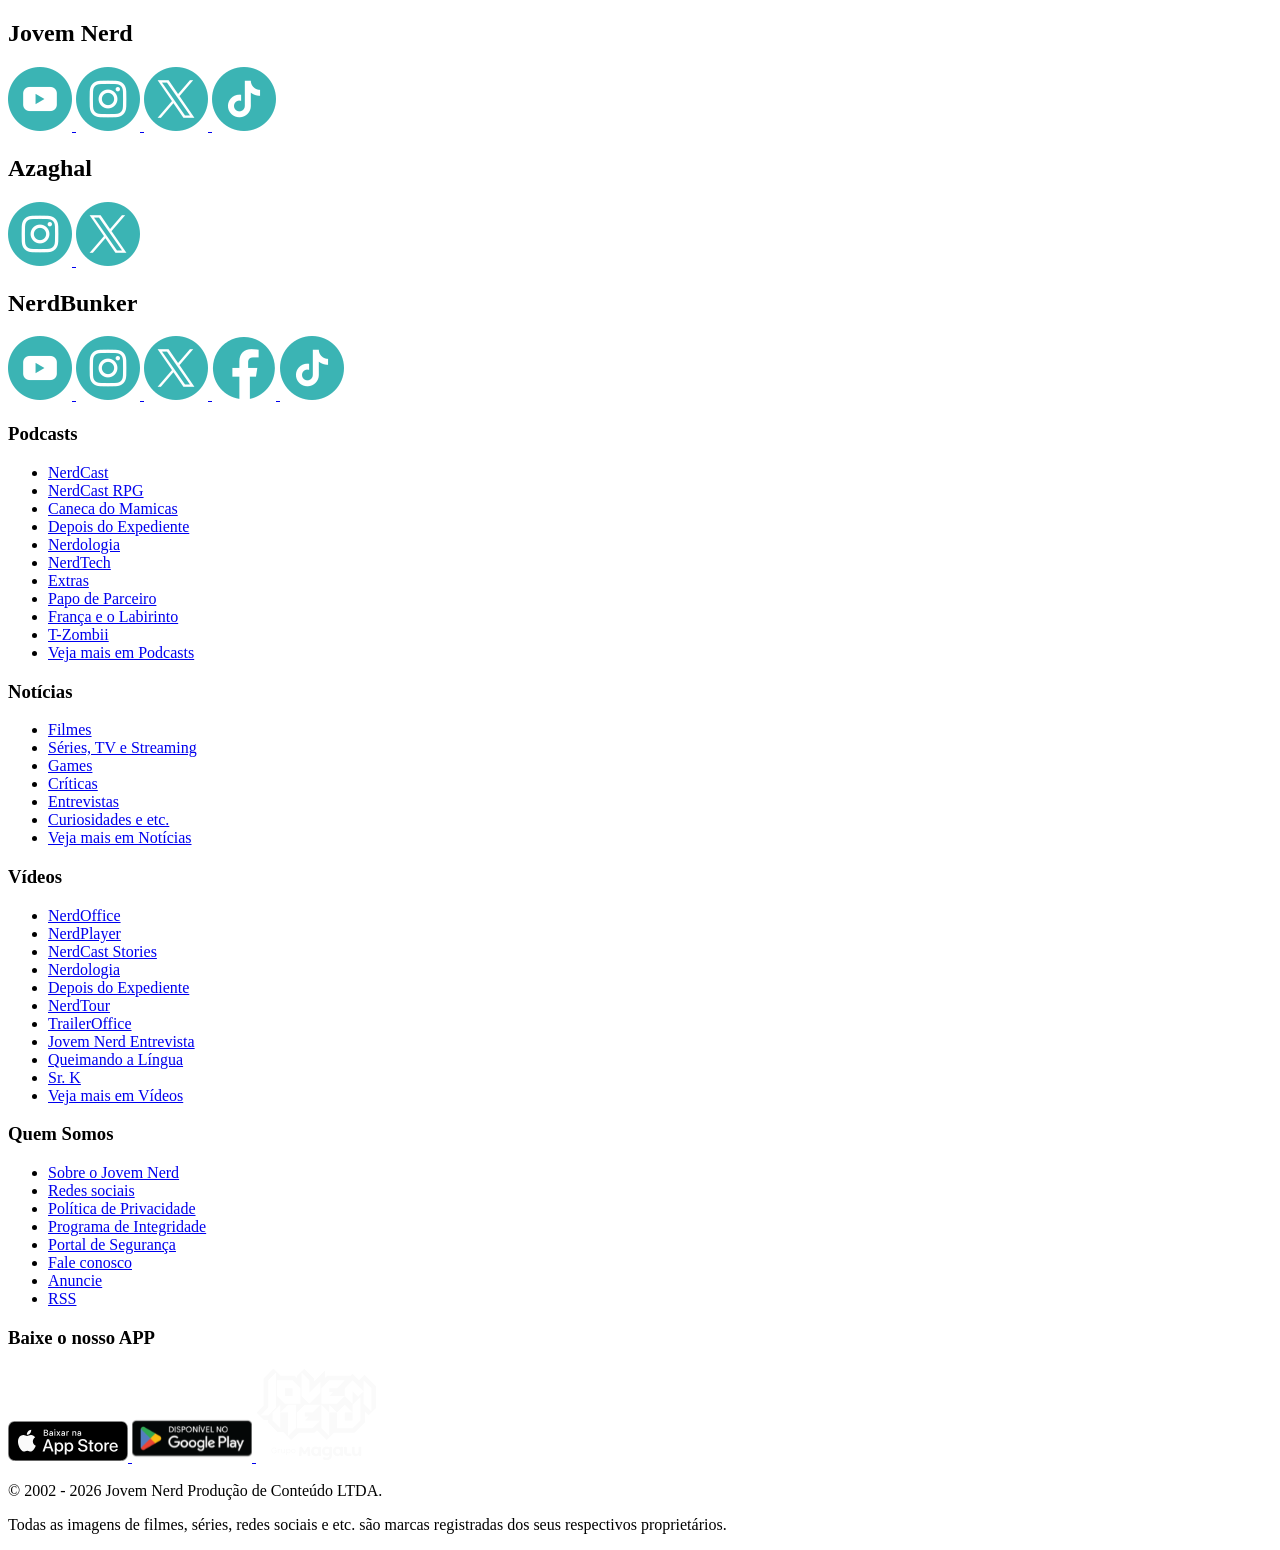
==== htmls/t-zombii.html @ 06c9866a "remodelagem exclusao e criação de arquivos dentro da pasta, organizando sites e criação do footer." ====
<!DOCTYPE html>
<html lang="en">
<head>
    <meta charset="UTF-8">
    <meta name="viewport" content="width=device-width, initial-scale=1.0">
    <title>T-Zombii</title>
</head>
<body>
    <main>
        
    </main>
    <footer>
        <div class="redes-footer">
        <div class="jovemnerd-redes">
            <h2>Jovem Nerd</h2>
            <a href="https://www.youtube.com/@JovemNerd">
                <img src="../img/youtube (2).png">
            </a>
            <a href="https://www.instagram.com/jovemnerd/">
                <img  src="../img/instagram.png">
            </a>
            <a href="https://x.com/jovemnerd">
                <img src="../img/twitter.png">
            </a>
            <a href="https://www.tiktok.com/@jovemnerd">
                <img src="../img/tiktok.png">
            </a>
        </div>
        <div class="azaghal-redes">
            <h2>Azaghal</h2>
            <a href="https://www.instagram.com/azaghal/">
                <img src="../img/instagram.png">
            </a>
            <a href="https://x.com/azaghal">
                <img src="../img/twitter.png">
            </a>
        </div>
        <div class="nerdbunker-redes">
            <h2>NerdBunker</h2>
            <a href="https://www.youtube.com/@Nerdbunker">
                <img src="../img/youtube (2).png">
            </a>
            <a href="https://www.instagram.com/nerdbunker/">
                <img src="../img/instagram.png" alt=" instagram">
            </a>
            <a href="https://x.com/Nerdbunker">
                <img src="../img/twitter.png" alt="twitter">
            </a>
            <a href="https://www.facebook.com/nerdbunker">
                <img src="../img/facebook.png" alt="facebook">
            </a>
            <a href="https://www.tiktok.com/@nerdbunker">
                <img src="../img/tiktok.png" alt="tiktok">
            </a>
        </div>
        </div>
        <div class="links-footer">
            <div class="podcasts-footer">
                <h3>Podcasts</h3>
                <ul>
                <li><a href="../htmls/nerdcast.html">NerdCast</a></li>
                <li><a href="../htmls/nerdcast-rpg.html">NerdCast RPG</a></li>
                <li><a href="#">Caneca do Mamicas</a></li>
                <li><a href="#">Depois do Expediente</a></li>
                <li><a href="#">Nerdologia</a></li>
                <li><a href="#">NerdTech</a></li>
                <li><a href="#">Extras</a></li>
                <li><a href="#">Papo de Parceiro</a></li>
                <li><a href="#">França e o Labirinto</a></li>
                <li><a href="../htmls/t-zombii.html">T-Zombii</a></li>
            <li><a href="#">Veja mais em Podcasts</a></li>
        </ul>
        </div>
        <div class="noticias-footer">
            <h3>Notícias</h3>
            <ul>
                <li><a href="#">Filmes</a></li>
                <li><a href="../htmls/series-tv-streaming.html">Séries, TV e Streaming</a></li>
                <li><a href="#">Games</a></li>
                <li><a href="#">Críticas</a></li>
                <li><a href="#">Entrevistas</a></li>
                <li><a href="#">Curiosidades e etc.</a></li>
                <li><a href="#">Veja mais em Notícias</a></li>
            </ul>
        </div>
        <div class="videos-footer">
            <h3>Vídeos</h3>
            <ul>
                <li><a href="../htmls/nerdoffice.html">NerdOffice</a></li>
                <li><a href="#">NerdPlayer</a></li>
                <li><a href="#">NerdCast Stories</a></li>
                <li><a href="#">Nerdologia</a></li>
                <li><a href="#">Depois do Expediente</a></li>
                <li><a href="#">NerdTour</a></li>
                <li><a href="#">TrailerOffice</a></li>
                <li><a href="#">Jovem Nerd Entrevista</a></li>
                <li><a href="#">Queimando a Língua</a></li>
                <li><a href="#">Sr. K</a></li>
                <li><a href="#">Veja mais em Vídeos</a></li>
            </ul>
        </div>
        <div class="quem-somos-footer">
            <h3>Quem Somos</h3>
            <ul>
                <li><a href="#">Sobre o Jovem Nerd</a></li>
                <li><a href="#">Redes sociais</a></li>
                <li><a href="#">Política de Privacidade</a></li>
                <li><a href="#">Programa de Integridade</a></li>
                <li><a href="#">Portal de Segurança</a></li>
                <li><a href="#">Fale conosco</a></li>
                <li><a href="#">Anuncie</a></li>
                <li><a href="#">RSS</a></li>
            </ul>
        </div>
        <div class="app-footer">
            <h3>Baixe o nosso APP</h3>
            <a href="https://apps.apple.com/us/app/jovem-nerd-oficial/id1122679489">
                <img src="../img/appstore.svg" alt="baixe pela app store">
            </a>
            <a href="https://play.google.com/store/apps/details?id=com.jovemnerd.app">
                <img src="../img/googleplay.svg" alt="baixe pela play store">
            </a>
            <img src="../img/logo-jovemnerd-w.svg" alt="logo jovem nerd">
        </div>
    </div>
    <div class="copyright-footer">
        <p>© 2002 - 2026 Jovem Nerd Produção de Conteúdo LTDA.</p>
        <p>Todas as imagens de filmes, séries, redes sociais e etc. são marcas registradas dos seus respectivos proprietários.</p>
    </div>
    </footer>
</body>
</html>
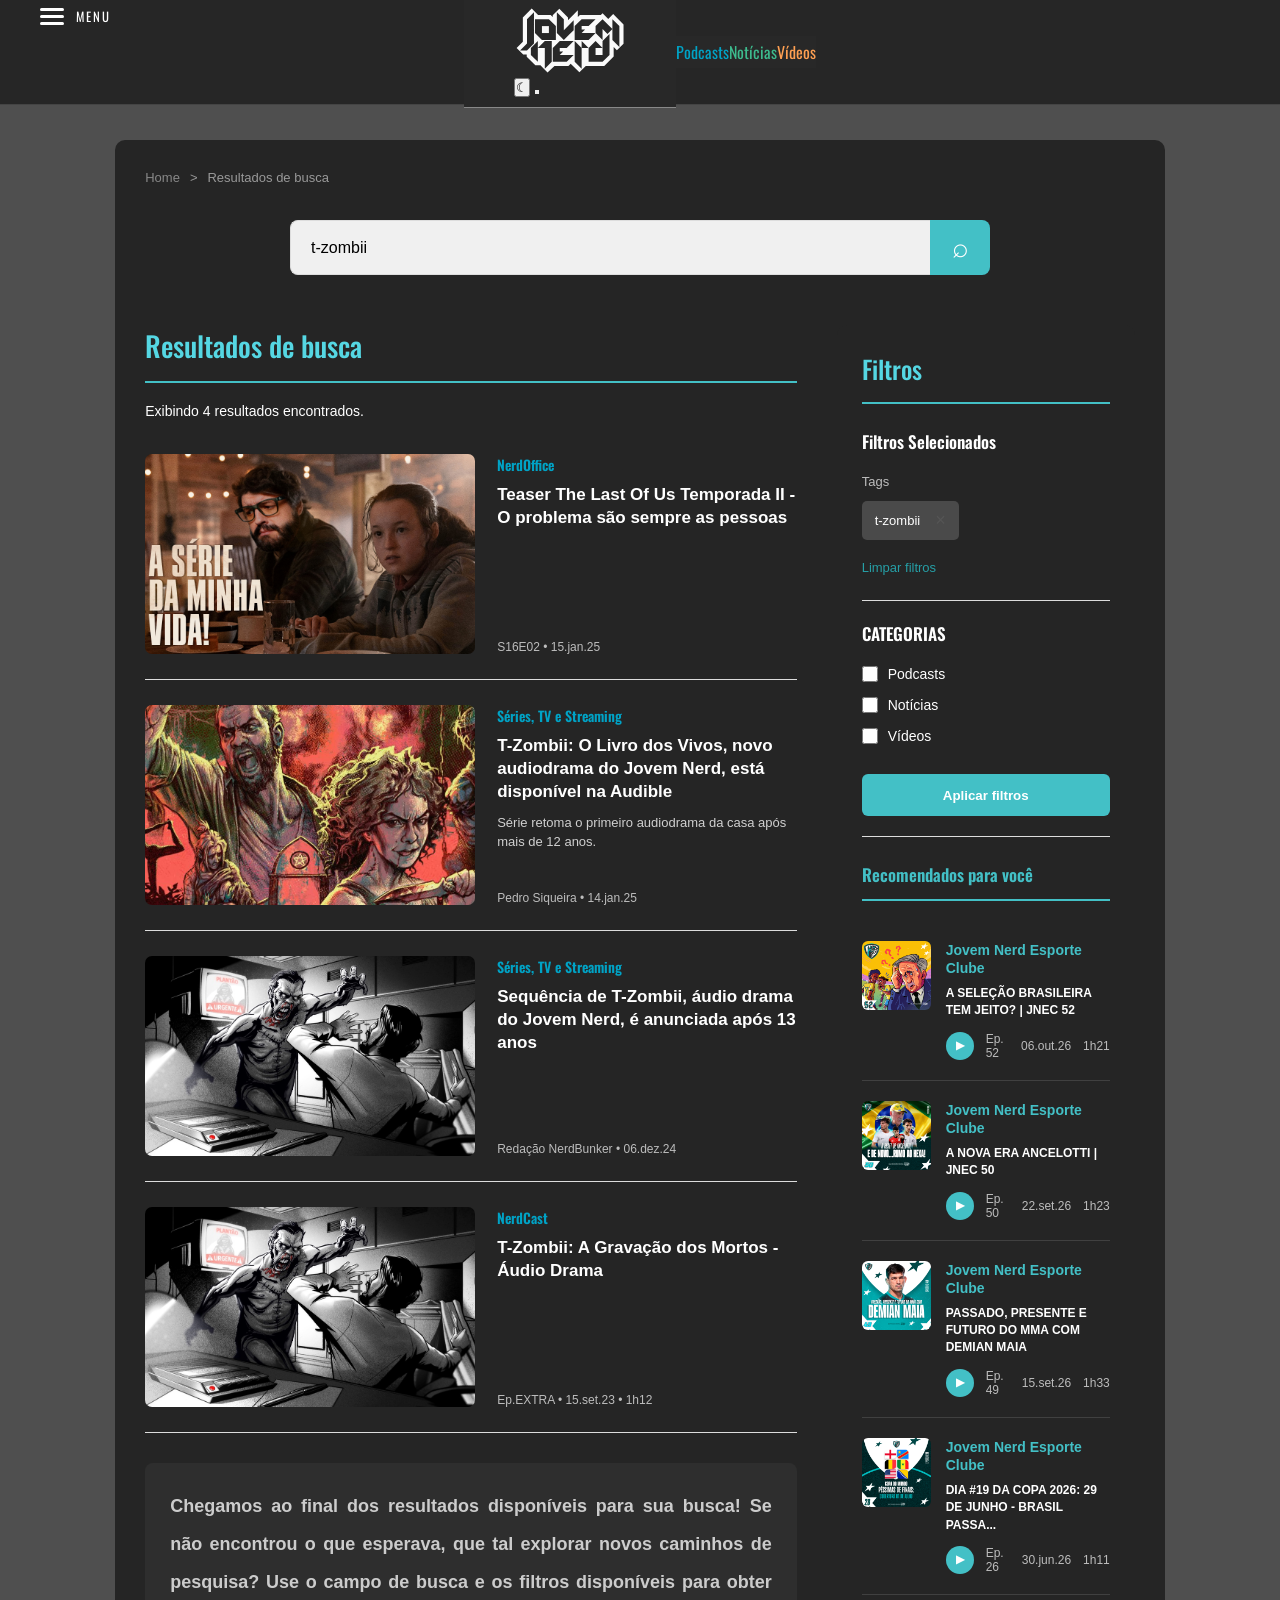
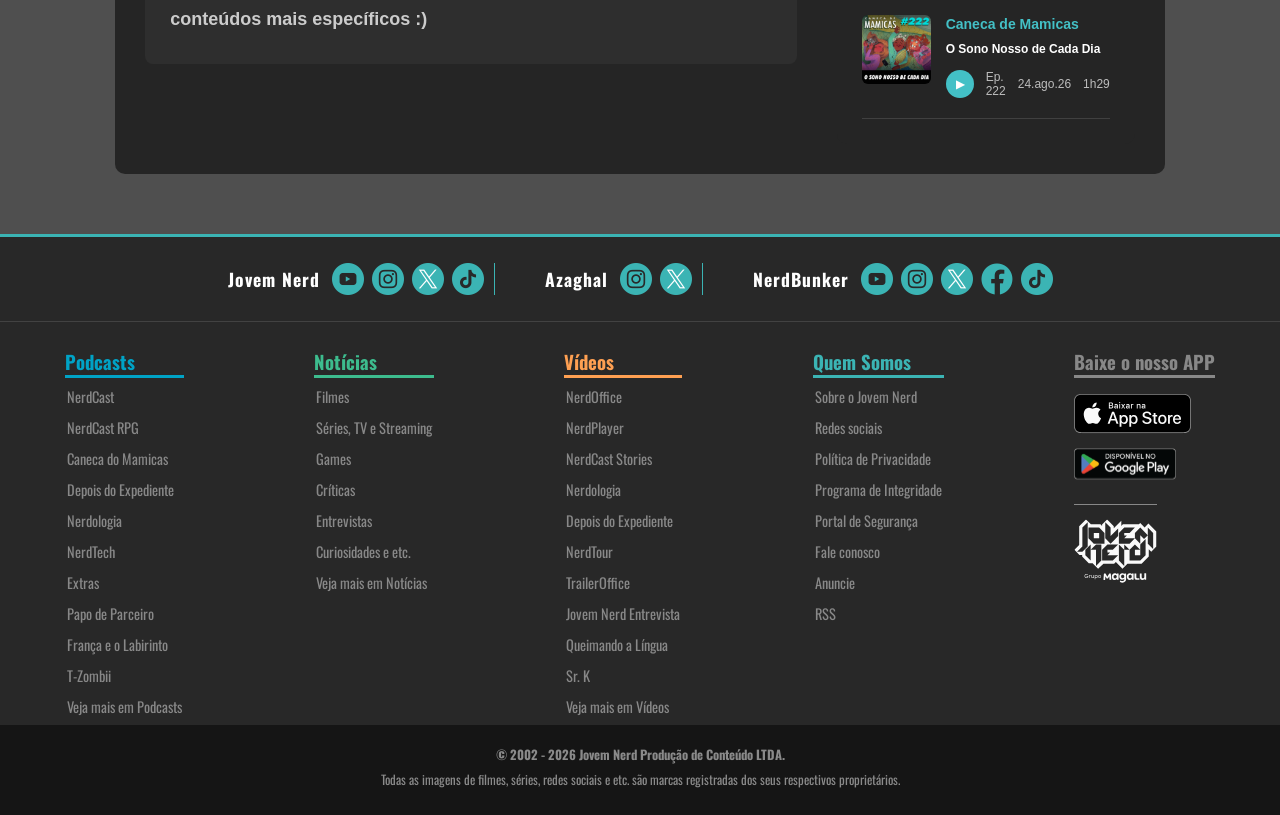
==== commit 7f095c40: "unindo arquivos t-zombii" ====
--- a/htmls/t-zombii.html
+++ b/htmls/t-zombii.html
@@ -4,10 +4,359 @@
     <meta charset="UTF-8">
     <meta name="viewport" content="width=device-width, initial-scale=1.0">
     <title>T-Zombii</title>
+    <link rel="stylesheet" href="../css/style.css">
 </head>
 <body>
-    <main>
-        
+     <div class="cabecalho">
+
+    <header>
+        <div class="topo">
+
+            <button class="menubutton">
+                <span class="hamburger">
+                    <span></span>
+                    <span></span>
+                    <span></span>
+                </span>
+
+                <span class="menu-texto">MENU</span>
+            </button>
+
+            <a class="logo" href="index.html">
+                <img src="../img/logo-jovemnerd-negative.svg"
+                     alt="logo jovem nerd">
+            </a>
+
+            <div class="icones">
+                <button class="lua" aria-label="Tema escuro">
+                    ☾
+                </button>
+
+                <button class="pesquisa" aria-label="Pesquisar">
+                    <span class="lupa"></span>
+                </button>
+            </div>
+
+        </div>
+    </header>
+
+    <nav>
+        <a class="podcast-titulo" href="../Podcasts/podcasts.html">
+            Podcasts
+        </a>
+
+        <a class="noticias-titulo" href="../noticias/noticias.html">
+            Notícias
+        </a>
+
+        <a class="videos-titulo" href="../Videos/videos.html">
+            Vídeos
+        </a>
+    </nav>
+
+</div>
+    <main class="container-busca">
+
+    <div class="breadcrumb">
+        <a href="../htmls/index.html">Home</a>
+        <span> &gt; </span>
+        <span>Resultados de busca</span>
+    </div>
+
+    <div class="pesquisa-central">
+        <input type="text"
+               id="buscaPrincipal"
+               placeholder="O que vamos descobrir hoje?"
+               value="t-zombii">
+
+        <button id="pesquisarPrincipal">⌕</button>
+    </div>
+
+    <div class="conteudo-busca">
+
+        <section class="resultados">
+
+            <h1>Resultados de busca</h1>
+
+            <p class="quantidade">
+                Exibindo 4 resultados encontrados.
+            </p>
+
+            <article class="item-resultado">
+
+                <img src="../img/serie_da_minha_vida.jpg"
+                     alt="The Last of Us">
+
+                <div class="texto-resultado">
+                    <span class="categoria-resultado">NerdOffice</span>
+
+                    <h2>
+                        Teaser The Last Of Us Temporada II -
+                        O problema são sempre as pessoas
+                    </h2>
+
+                    <small>S16E02 • 15.jan.25</small>
+                </div>
+
+            </article>
+
+            <article class="item-resultado">
+
+                <img src="../img/t_zombii_2_o_livro_dos_vivos.jpg"
+                     alt="T-Zombii">
+
+                <div class="texto-resultado">
+                    <span class="categoria-resultado">
+                        Séries, TV e Streaming
+                    </span>
+
+                    <h2>
+                        T-Zombii: O Livro dos Vivos, novo
+                        audiodrama do Jovem Nerd, está disponível na Audible
+                    </h2>
+
+                    <p>
+                        Série retoma o primeiro audiodrama da casa
+                        após mais de 12 anos.
+                    </p>
+
+                    <small>Pedro Siqueira • 14.jan.25</small>
+                </div>
+
+            </article>
+
+            <article class="item-resultado">
+
+                <img src="../img/t_zombii_sequencia_t-zombii.jpg"
+                     alt="T-Zombii">
+
+                <div class="texto-resultado">
+                    <span class="categoria-resultado">
+                        Séries, TV e Streaming
+                    </span>
+
+                    <h2>
+                        Sequência de T-Zombii, áudio drama do Jovem
+                        Nerd, é anunciada após 13 anos
+                    </h2>
+
+                    <small>Redação NerdBunker • 06.dez.24</small>
+                </div>
+
+            </article>
+
+            <article class="item-resultado">
+
+                <img src="../img/t_zombii_sequencia_t-zombii.jpg"
+                     alt="T-Zombii">
+
+                <div class="texto-resultado">
+                    <span class="categoria-resultado">NerdCast</span>
+
+                    <h2>
+                        T-Zombii: A Gravação dos Mortos - Áudio Drama
+                    </h2>
+
+                    <small>Ep.EXTRA • 15.set.23 • 1h12</small>
+                </div>
+
+            </article>
+
+            <div class="fim-resultados">
+                Chegamos ao final dos resultados disponíveis para sua busca! Se não encontrou o que esperava, que tal explorar novos caminhos de pesquisa? Use o campo de busca e os filtros disponíveis para obter conteúdos mais específicos :)
+            </div>
+
+        </section>
+
+        <aside class="filtros-lateral">
+
+            <h2>Filtros</h2>
+
+            <h3>Filtros Selecionados</h3>
+
+            <p class="titulo-filtro">Tags</p>
+
+            <div class="tag-filtro">
+                t-zombii
+                <button id="removerTag" aria-label="Remover filtro">×</button>
+            </div>
+
+            <button class="limpar-filtros" id="limparFiltros">
+                Limpar filtros
+            </button>
+
+            <hr>
+
+            <h3>CATEGORIAS</h3>
+
+            <label class="opcao-filtro">
+                <input type="checkbox" value="Podcasts">
+                Podcasts
+            </label>
+
+            <label class="opcao-filtro">
+                <input type="checkbox" value="Notícias">
+                Notícias
+            </label>
+
+            <label class="opcao-filtro">
+                <input type="checkbox" value="Vídeos">
+                Vídeos
+            </label>
+
+            <button class="aplicar-lateral" id="aplicarLateral">
+                Aplicar filtros
+            </button>
+            <hr>
+
+<h3 class="titulo-recomendados">
+    Recomendados para você
+</h3>
+
+<div class="card-recomendado">
+
+    <img src="./../img/aceloti preocupado.png">
+
+    <div>
+
+        <span class="podcast-recomendado">
+            Jovem Nerd Esporte Clube
+        </span>
+
+        <h4>
+            A SELEÇÃO BRASILEIRA TEM JEITO? | JNEC 52
+        </h4>
+
+        <div class="info-episodio">
+
+            <span class="play-podcast">▶</span>
+
+            <span>Ep. 52</span>
+
+            <span>06.out.26</span>
+
+            <span>1h21</span>
+
+        </div>
+
+    </div>
+
+</div>
+<div class="card-recomendado">
+
+    <img src="./../img/aceloti nova era.png">
+
+    <div>
+
+        <span class="podcast-recomendado">
+            Jovem Nerd Esporte Clube
+        </span>
+
+        <h4>
+            A NOVA ERA ANCELOTTI | JNEC 50
+        </h4>
+
+        <div class="info-episodio">
+
+            <span class="play-podcast">▶</span>
+
+            <span>Ep. 50</span>
+
+            <span>22.set.26</span>
+
+            <span>1h23</span>
+
+        </div>
+
+    </div>
+
+</div>
+<div class="card-recomendado">
+
+    <img src="./../img/demian-maiathumbnail_spotify_jnec_49__660f992u.png">
+
+    <div>
+
+        <span class="podcast-recomendado">
+            Jovem Nerd Esporte Clube
+        </span>
+
+        <h4>
+            PASSADO, PRESENTE E FUTURO DO MMA COM DEMIAN MAIA
+        </h4>
+
+        <div class="info-episodio">
+
+            <span class="play-podcast">▶</span>
+
+            <span>Ep. 49</span>
+
+            <span>15.set.26</span>
+
+            <span>1h33</span>
+
+        </div>
+
+    </div>
+
+</div>
+<div class="card-recomendado">
+
+    <img src="./../img/bandeiras.png">
+
+    <div>
+
+        <span class="podcast-recomendado">
+            Jovem Nerd Esporte Clube
+        </span>
+
+        <h4>
+            DIA #19 DA COPA 2026: 29 DE JUNHO - BRASIL PASSA...
+        </h4>
+
+        <div class="info-episodio">
+
+            <span class="play-podcast">▶</span>
+
+            <span>Ep. 26</span>
+
+            <span>30.jun.26</span>
+
+            <span>1h11</span>
+
+        </div>
+
+    </div>
+
+</div>
+<div class="card-recomendado">
+
+    <img src="./../img/caneca_de_mamicas.jpg">
+
+    <div>
+
+        <span class="podcast-recomendado">
+            Caneca de Mamicas
+        </span>
+
+        <h4>
+            O Sono Nosso de Cada Dia
+        </h4>
+
+        <div class="info-episodio">
+
+            <span class="play-podcast">▶</span>
+
+            <span>Ep. 222</span>
+
+            <span>24.ago.26</span>
+
+            <span>1h29</span>
+
+        </div>
+
+    </div>
+    </div>      
     </main>
     <footer>
         <div class="redes-footer">
--- a/css/style.css
+++ b/css/style.css
@@ -0,0 +1,1012 @@
+/* =========================================================
+   STYLE.CSS UNIFICADO
+   Nenhum seletor foi renomeado. Onde o mesmo seletor aparece
+   mais de uma vez, as regras foram mantidas na ordem original
+   (a última declaração vence, como já acontecia antes).
+   ========================================================= */
+
+/* ---------- FONTES ---------- */
+
+@font-face {
+    font-family: "Oswald";
+    src: url("../img/Oswald/Oswald-VariableFont_wght.ttf") format("truetype");
+    font-weight: 200 700;
+}
+
+@font-face {
+    font-family: "Oswald";
+    src: url("/img/Oswald/Oswald-VariableFont_wght.ttf") format("truetype");
+}
+
+/* ---------- VARIÁVEIS ---------- */
+
+:root {
+    --fundo: #202020;
+    --fundo-claro: #292929;
+    --fundo-input: #454545;
+    --azul: #43c0c6;
+    --verde: #3dbc8e;
+    --laranja: #ffa052;
+    --branco: #ffffff;
+    --cinza: #a5a5a5;
+}
+
+/* ---------- RESET / BASE ---------- */
+
+* {
+    margin: 0;
+    padding: 0;
+    box-sizing: border-box;
+}
+
+* {
+    margin: 0;
+    font-family: inherit;
+}
+
+a {
+    text-decoration: none;
+    color: inherit;
+}
+
+body {
+    background-color: #4f4f4f;
+    color: white;
+    font-family: Arial, Helvetica, sans-serif;
+}
+
+/* CONFLITO: o outro style.css tinha body { background-color: #e5e7eb; }
+   Fica desativado aqui para não sobrescrever o fundo acima.
+body {
+    background-color: #e5e7eb;
+}
+*/
+
+/* =========================================================
+   CABEÇALHO
+   ========================================================= */
+
+.cabecalho {
+    height: 105px;
+    background: #262626;
+    display: flex;
+    align-items: center;
+    justify-content: center;
+    position: relative;
+    border-bottom: 1px solid #444;
+    z-index: 10;
+}
+
+.cabecalho img {
+    width: auto;
+    height: 67px;
+}
+
+header {
+    background-color: #282828;
+    display: flex;
+    align-items: center;
+    justify-content: center;
+    padding: 10px 50px;
+    border-bottom: 1px solid #888;
+    top: 0;
+}
+
+header img {
+    height: 60px;
+    width: auto;
+}
+
+.menubutton {
+    position: absolute;
+    left: 40px;
+    display: flex;
+    align-items: center;
+    gap: 12px;
+    background: none;
+    border: none;
+    color: white;
+    font-family: "Oswald", sans-serif;
+    font-size: 15px;
+    letter-spacing: 2px;
+    text-transform: uppercase;
+    cursor: pointer;
+}
+
+.menubutton {
+    position: absolute;
+    display: flex;
+    left: 40px;
+    background: none;
+    color: white;
+    text-decoration: none;
+    border: none;
+    align-items: center;
+    cursor: pointer;
+    text-transform: uppercase;
+    font-family: "Oswald", sans-serif;
+    letter-spacing: 2px;
+    font-size: 0.8rem;
+    padding: 0;
+    gap: 12px;
+}
+
+.hamburger {
+    display: flex;
+    flex-direction: column;
+    gap: 5px;
+}
+
+.hamburger span {
+    display: block;
+    width: 23px;
+    height: 3px;
+    background: white;
+    border-radius: 3px;
+}
+
+.hamburger {
+    display: flex;
+    flex-direction: column;
+    gap: 4px;
+}
+
+.hamburger span {
+    display: block;
+    width: 24px;
+    height: 3px;
+    background-color: #ffffff;
+    border-radius: 2px;
+}
+
+/* =========================================================
+   NAVEGAÇÃO
+   ========================================================= */
+
+.navegacao {
+    height: 43px;
+    background: #262626;
+    display: flex;
+    justify-content: space-around;
+    align-items: center;
+    position: relative;
+}
+
+.navegacao a {
+    text-decoration: none;
+    font-family: "Oswald", sans-serif;
+    font-size: 16px;
+    font-weight: 600;
+}
+
+nav {
+    background-color: #282828;
+    display: flex;
+    align-items: center;
+    justify-content: space-around;
+    height: 2rem;
+}
+
+.podcast-titulo {
+    color: var(--azul);
+}
+
+.noticias-titulo {
+    color: var(--verde);
+}
+
+.videos-titulo {
+    color: var(--laranja);
+}
+
+.navegacao::after {
+    content: "";
+    position: absolute;
+    bottom: 0;
+    left: 0;
+    width: 100%;
+    height: 4px;
+    background: linear-gradient(
+        to right,
+        var(--azul) 33.33%,
+        var(--verde) 33.33%,
+        var(--verde) 66.66%,
+        var(--laranja) 66.66%
+    );
+}
+
+/* =========================================================
+   MENU DE CATEGORIAS
+   ========================================================= */
+
+.menu-noticias {
+    width: 72%;
+    max-width: 1200px;
+    margin: 45px auto 0;
+    padding: 20px;
+    background: #242424;
+    border-radius: 10px;
+}
+
+.topo-categorias {
+    display: flex;
+    align-items: center;
+    gap: 12px;
+}
+
+.categorias {
+    display: flex;
+    flex: 1;
+    gap: 25px;
+    overflow-x: auto;
+    overflow-y: hidden;
+    scroll-behavior: smooth;
+    scrollbar-width: none;
+}
+
+.categorias::-webkit-scrollbar {
+    display: none;
+}
+
+.categorias a {
+    flex-shrink: 0;
+    min-width: 180px;
+    padding-bottom: 12px;
+    border-bottom: 3px solid #555;
+    text-align: center;
+    text-decoration: none;
+    color: white;
+    font-family: "Oswald", sans-serif;
+    font-size: 17px;
+}
+
+.categorias a:hover {
+    color: var(--verde);
+    border-color: var(--verde);
+}
+
+.seta {
+    flex-shrink: 0;
+    width: 35px;
+    height: 35px;
+    border: none;
+    border-radius: 50%;
+    background: #444;
+    color: white;
+    cursor: pointer;
+}
+
+.seta:hover {
+    background: #666;
+}
+
+/* =========================================================
+   AÇÕES
+   ========================================================= */
+
+.acoes {
+    display: flex;
+    align-items: center;
+    gap: 15px;
+    margin-left: 10px;
+}
+
+.btn-busca {
+    width: 40px;
+    height: 45px;
+    background: none;
+    border: none;
+    color: white;
+    font-size: 30px;
+    cursor: pointer;
+}
+
+.linha-divisoria {
+    width: 1px;
+    height: 40px;
+    background: #505050;
+}
+
+.btn-filtro {
+    height: 43px;
+    padding: 0 20px;
+    border: none;
+    border-radius: 8px;
+    background: var(--azul);
+    color: white;
+    font-weight: bold;
+    font-size: 15px;
+    cursor: pointer;
+}
+
+/* =========================================================
+   PAINEL DE BUSCA
+   ========================================================= */
+
+.painel-busca {
+    display: none;
+    position: relative;
+    margin-top: 20px;
+}
+
+.painel-busca.aberto {
+    display: block;
+}
+
+.painel-busca input {
+    width: 100%;
+    height: 55px;
+    padding: 0 75px 0 20px;
+    background: var(--fundo-input);
+    color: white;
+    border: none;
+    border-radius: 8px;
+    font-size: 17px;
+    outline: none;
+}
+
+.painel-busca input::placeholder {
+    color: #ddd;
+}
+
+.btn-pesquisar {
+    position: absolute;
+    top: 5px;
+    right: 5px;
+    width: 45px;
+    height: 45px;
+    border: none;
+    border-radius: 7px;
+    background: var(--azul);
+    color: white;
+    font-size: 25px;
+    cursor: pointer;
+}
+
+/* =========================================================
+   PAINEL DE FILTROS SUPERIOR
+   ========================================================= */
+
+.painel-filtros {
+    display: none;
+    grid-template-columns: repeat(3, 1fr) auto;
+    gap: 18px;
+    margin-top: 25px;
+    padding-top: 25px;
+    border-top: 1px solid #454545;
+}
+
+.painel-filtros.aberto {
+    display: grid;
+}
+
+.campo {
+    display: flex;
+    flex-direction: column;
+    gap: 10px;
+}
+
+.campo label {
+    color: white;
+    font-family: "Oswald", sans-serif;
+    font-size: 14px;
+}
+
+.campo select {
+    height: 45px;
+    padding: 0 10px;
+    background: #333;
+    border: 1px solid #555;
+    border-radius: 7px;
+    color: white;
+}
+
+.aplicar-filtros {
+    align-self: end;
+    height: 45px;
+    padding: 0 18px;
+    border: none;
+    border-radius: 7px;
+    background: var(--azul);
+    color: white;
+    font-weight: bold;
+    cursor: pointer;
+}
+
+/* =========================================================
+   CONTAINER PRINCIPAL (BUSCA)
+   ========================================================= */
+
+.container-busca {
+    width: 82%;
+    max-width: 1400px;
+    margin: 35px auto 60px;
+    padding: 30px;
+    background: #252525;
+    border-radius: 10px;
+}
+
+.breadcrumb {
+    display: flex;
+    gap: 10px;
+    margin-bottom: 35px;
+    color: #999;
+    font-size: 13px;
+}
+
+.breadcrumb a {
+    color: #888;
+    text-decoration: none;
+}
+
+.breadcrumb a:hover {
+    color: var(--azul);
+}
+
+/* CAMPO DE PESQUISA CENTRAL */
+
+.pesquisa-central {
+    display: flex;
+    justify-content: center;
+    width: 100%;
+    max-width: 700px;
+    margin: 0 auto 50px;
+}
+
+.pesquisa-central input {
+    flex: 1;
+    min-width: 0;
+    height: 55px;
+    padding: 0 20px;
+    background: #f0f0f0;
+    border: 1px solid #ddd;
+    border-right: none;
+    border-radius: 8px 0 0 8px;
+    outline: none;
+    font-size: 16px;
+}
+
+.pesquisa-central input:focus {
+    border-color: var(--azul);
+}
+
+.pesquisa-central button {
+    width: 60px;
+    height: 55px;
+    border: none;
+    border-radius: 0 8px 8px 0;
+    background: var(--azul);
+    color: white;
+    font-size: 28px;
+    cursor: pointer;
+}
+
+/* RESULTADOS E FILTROS */
+
+.conteudo-busca {
+    display: grid;
+    grid-template-columns: 2.3fr 0.8fr;
+    gap: 40px;
+    align-items: start;
+}
+
+.resultados h1 {
+    padding-bottom: 15px;
+    margin-bottom: 20px;
+    border-bottom: 2px solid var(--azul);
+    color: #55d7e3;
+    font-family: "Oswald", sans-serif;
+    font-size: 28px;
+    font-weight: 500;
+}
+
+.quantidade {
+    color: white;
+    font-size: 14px;
+    margin-bottom: 10px;
+}
+
+/* CADA RESULTADO */
+
+.item-resultado {
+    display: flex;
+    gap: 22px;
+    padding: 25px 0;
+    border-bottom: 1px solid #ddd;
+}
+
+.item-resultado img {
+    width: 330px;
+    height: 200px;
+    flex-shrink: 0;
+    object-fit: cover;
+    border-radius: 7px;
+}
+
+.texto-resultado {
+    display: flex;
+    flex-direction: column;
+    align-items: flex-start;
+}
+
+.categoria-resultado {
+    color: #00a3c6;
+    font-family: "Oswald", sans-serif;
+    font-size: 14px;
+    font-weight: 600;
+}
+
+.item-resultado h2 {
+    margin: 9px 0;
+    color: white;
+    font-size: 17px;
+    line-height: 1.35;
+    font-weight: 700;
+}
+
+.item-resultado p {
+    margin-bottom: 10px;
+    color: #d0d0d0;
+    font-size: 13px;
+    line-height: 1.5;
+}
+
+.item-resultado small {
+    margin-top: auto;
+    color: #bdbdbd;
+    font-size: 12px;
+}
+
+/* FIM DOS RESULTADOS */
+
+.fim-resultados {
+    margin-top: 30px;
+    padding: 25px;
+    background: #2e2e2e;
+    border-radius: 8px;
+    color: #cccccc;
+    font-size: 18px;
+    line-height: 2.1;
+    text-align: justify;
+    font-weight: bold;
+}
+
+/* =========================================================
+   FILTROS LATERAIS
+   ========================================================= */
+
+.filtros-lateral {
+    background: #252525;
+    padding: 25px;
+    border-radius: 10px;
+}
+
+.filtros-lateral h2 {
+    padding-bottom: 15px;
+    margin-bottom: 25px;
+    border-bottom: 2px solid var(--azul);
+    font-family: "Oswald", sans-serif;
+    font-size: 25px;
+    font-weight: 500;
+}
+
+.filtros-lateral h2 {
+    color: #55d7e3;
+}
+
+.filtros-lateral h3 {
+    margin-bottom: 20px;
+    font-family: "Oswald", sans-serif;
+    font-size: 17px;
+    font-weight: 600;
+}
+
+.titulo-filtro {
+    margin-bottom: 12px;
+    color: #bdbdbd;
+    font-size: 13px;
+}
+
+.tag-filtro {
+    display: inline-flex;
+    align-items: center;
+    gap: 15px;
+    padding: 9px 13px;
+    margin-bottom: 20px;
+    border-radius: 5px;
+    background: #4a4a4a;
+    color: white;
+    font-size: 13px;
+}
+
+.tag-filtro button {
+    background: none;
+    border: none;
+    color: #555;
+    font-size: 18px;
+    cursor: pointer;
+}
+
+.limpar-filtros {
+    display: block;
+    margin-bottom: 25px;
+    background: none;
+    border: none;
+    color: #269fa6;
+    font-size: 13px;
+    cursor: pointer;
+}
+
+.filtros-lateral hr {
+    margin: 20px 0;
+    border: none;
+    border-top: 1px solid #ddd;
+}
+
+.opcao-filtro {
+    display: flex;
+    align-items: center;
+    gap: 10px;
+    margin: 15px 0;
+    color: white;
+    font-size: 14px;
+    cursor: pointer;
+}
+
+.opcao-filtro input {
+    accent-color: var(--azul);
+    width: 16px;
+    height: 16px;
+}
+
+.aplicar-lateral {
+    width: 100%;
+    height: 42px;
+    margin-top: 15px;
+    border: none;
+    border-radius: 6px;
+    background: var(--azul);
+    color: white;
+    font-weight: bold;
+    cursor: pointer;
+}
+
+/* =========================================================
+   PÁGINA INICIAL (HOME)
+   ========================================================= */
+
+.pagina {
+    width: 75%;
+    background-color: white;
+    margin: auto;
+    margin-top: 8%;
+    border-radius: 20px 20px 0 0;
+}
+
+.destaques {
+    display: grid;
+    grid-template-columns: 2fr 1fr;
+    grid-template-rows: repeat(3, 180px);
+    gap: 24px;
+    padding: 20px;
+}
+
+.card-grande {
+    grid-row: 1 / span 3;
+    min-height: 0;
+}
+
+.card-grande a {
+    position: relative;
+    display: block;
+    height: 100%;
+    border-radius: 12px;
+    overflow: hidden;
+    color: white;
+    text-decoration: none;
+}
+
+.card-grande img {
+    position: absolute;
+    inset: 0;
+    width: 100%;
+    height: 70%;
+    object-fit: cover;
+    border-radius: 12px;
+    border-left: 9px solid #00a3c6;
+}
+
+.card-pequeno img {
+    width: 100%;
+    height: 100%;
+    object-fit: cover;
+}
+
+.card-texto {
+    position: absolute;
+    bottom: 0;
+    left: 0;
+    right: 0;
+    padding: 24px;
+    z-index: 1;
+}
+
+.card-texto h2 {
+    font-size: 1.8rem;
+    line-height: 1.2;
+    margin-bottom: 8px;
+}
+
+.card-texto p {
+    font-size: 0.9rem;
+    opacity: 0.85;
+}
+
+.categoria {
+    position: absolute;
+    top: 0;
+    left: 0;
+    z-index: 1;
+    background-color: #00a3c6;
+    color: white;
+    font-weight: 700;
+    font-size: 0.85rem;
+    padding: 8px 16px;
+    border-radius: 0 0 12px 0;
+}
+
+.card-pequeno {
+    min-height: 0;
+    overflow: hidden;
+    border-radius: 12px;
+}
+
+.card-pequeno a {
+    display: block;
+    height: 100%;
+}
+
+.card-pequeno h3, .card-pequeno span {
+    display: none;
+}
+
+.ultimas-noticias {
+    padding: 20px;
+}
+
+.podcast-titulo {
+    color: #00a3c6;
+    text-decoration: none;
+    font-family: "Oswald", sans-serif;
+}
+
+.noticias-titulo {
+    color: #3dbc8e;
+    text-decoration: none;
+    font-family: "Oswald", sans-serif;
+}
+
+.videos-titulo {
+    color: #ffa052;
+    text-decoration: none;
+    font-family: "Oswald", sans-serif;
+}
+
+/* =========================================================
+   FOOTER
+   ========================================================= */
+
+footer {
+    background-color: #282828;
+}
+
+footer img {
+    width: 32px;
+    height: 32px;
+    display: block;
+}
+
+.redes-footer {
+    display: flex;
+    flex-wrap: wrap;
+    justify-content: center;
+    gap: 50px;
+    padding: 26px 20px;
+    border-top: 3px solid #3bb4b4;
+    border-bottom: 1px solid #424242;
+}
+
+.jovemnerd-redes, .azaghal-redes, .nerdbunker-redes {
+    display: flex;
+    align-items: center;
+    gap: 8px;
+    font-family: "Oswald", sans-serif;
+    color: #ffffff;
+    letter-spacing: 1px;
+}
+
+.redes-footer h2 {
+    font-size: 1.1rem;
+    margin-right: 4px;
+}
+
+.jovemnerd-redes, .azaghal-redes {
+    border-right: 1px solid #3bb4b4;
+    padding-right: 10px;
+}
+
+.links-footer {
+    display: flex;
+    flex-wrap: wrap;
+    justify-content: space-around;
+    padding-top: 2%;
+    color: #ffffff;
+}
+
+.links-footer h3 {
+    font-family: "Oswald", sans-serif;
+    margin-bottom: 6px;
+}
+
+.links-footer ul {
+    list-style: none;
+    padding-left: 0;
+}
+
+.links-footer li {
+    margin-bottom: 6px;
+    text-decoration: none;
+    font-family: "Oswald", sans-serif;
+    font-size: 0,9rem;
+    color: #888;
+    padding: 2px;
+}
+
+.podcasts-footer h3 {
+    color: #00a3c6;
+    border-bottom: 3px solid #00a3c6;
+}
+
+.noticias-footer h3 {
+    color: #3dbc8e;
+    border-bottom: 3px solid #3dbc8e;
+}
+
+.videos-footer h3 {
+    color: #ffa052;
+    border-bottom: 3px solid #ffa052;
+}
+
+.quem-somos-footer h3 {
+    color: #3bb4b4;
+    border-bottom: 3px solid #3bb4b4;
+}
+
+.app-footer h3 {
+    color: #888;
+    border-bottom: 3px solid #888;
+}
+
+.app-footer {
+    display: flex;
+    flex-direction: column;
+    align-items: flex-start;
+    gap: 10px;
+}
+
+.app-footer img {
+    width: auto;
+    height: 40px;
+}
+
+.app-footer > img {
+    height: 80px;
+    margin-top: 10px;
+    border-top: 1px solid #888;
+    padding-top: 10%;
+}
+
+.copyright-footer {
+    background-color: #151515;
+    text-align: center;
+    padding: 20px;
+    color: #8a8a8a;
+    font-size: 0.8rem;
+    font-family: "Oswald", sans-serif;
+}
+
+.copyright-footer p {
+    margin-bottom: 6px;
+}
+
+.copyright-footer p:first-child {
+    font-weight: 700;
+}
+
+.jovemnerd-redes,
+.azaghal-redes {
+    border-right: 1px solid #3bb4b4;
+    padding-right: 10px;
+}
+
+.links-footer li {
+    margin-bottom: 6px;
+    text-decoration: none;
+    font-family: "Oswald", sans-serif;
+    font-size: 0.9rem;
+    color: #888;
+    padding: 2px;
+}
+
+/* =========================================================
+   RECOMENDADOS
+   ========================================================= */
+
+.titulo-recomendados {
+    margin-top: 25px;
+    padding-bottom: 12px;
+    border-bottom: 2px solid #43c0c6;
+    color: #43c0c6;
+    font-family: "Oswald", sans-serif;
+    font-size: 28px;
+}
+
+.card-recomendado {
+    display: flex;
+    gap: 15px;
+    padding: 20px 0;
+    border-bottom: 1px solid #404040;
+}
+
+.card-recomendado img {
+    width: 69px;
+    height: 69px;
+    border-radius: 6px;
+    object-fit: cover;
+}
+
+.card-recomendado div {
+    flex: 1;
+}
+
+.podcast-recomendado {
+    color: #43c0c6;
+    font-weight: bold;
+    font-size: 14px;
+}
+
+.card-recomendado h4 {
+    margin-top: 8px;
+    margin-bottom: 10px;
+    color: white;
+    line-height: 1.45;
+    font-size: 12px;
+}
+
+.card-recomendado small {
+    color: #bdbdbd;
+    font-size: 10px;
+}
+
+.info-episodio {
+    display: flex;
+    align-items: center;
+    gap: 12px;
+    margin-top: 12px;
+    color: #bdbdbd;
+    font-size: 12px;
+}
+
+.play-podcast {
+    width: 28px;
+    height: 28px;
+    border-radius: 50%;
+    background: #43c0c6;
+    color: white;
+    display: flex;
+    align-items: center;
+    justify-content: center;
+    font-size: 11px;
+    font-weight: bold;
+    flex-shrink: 0;
+}
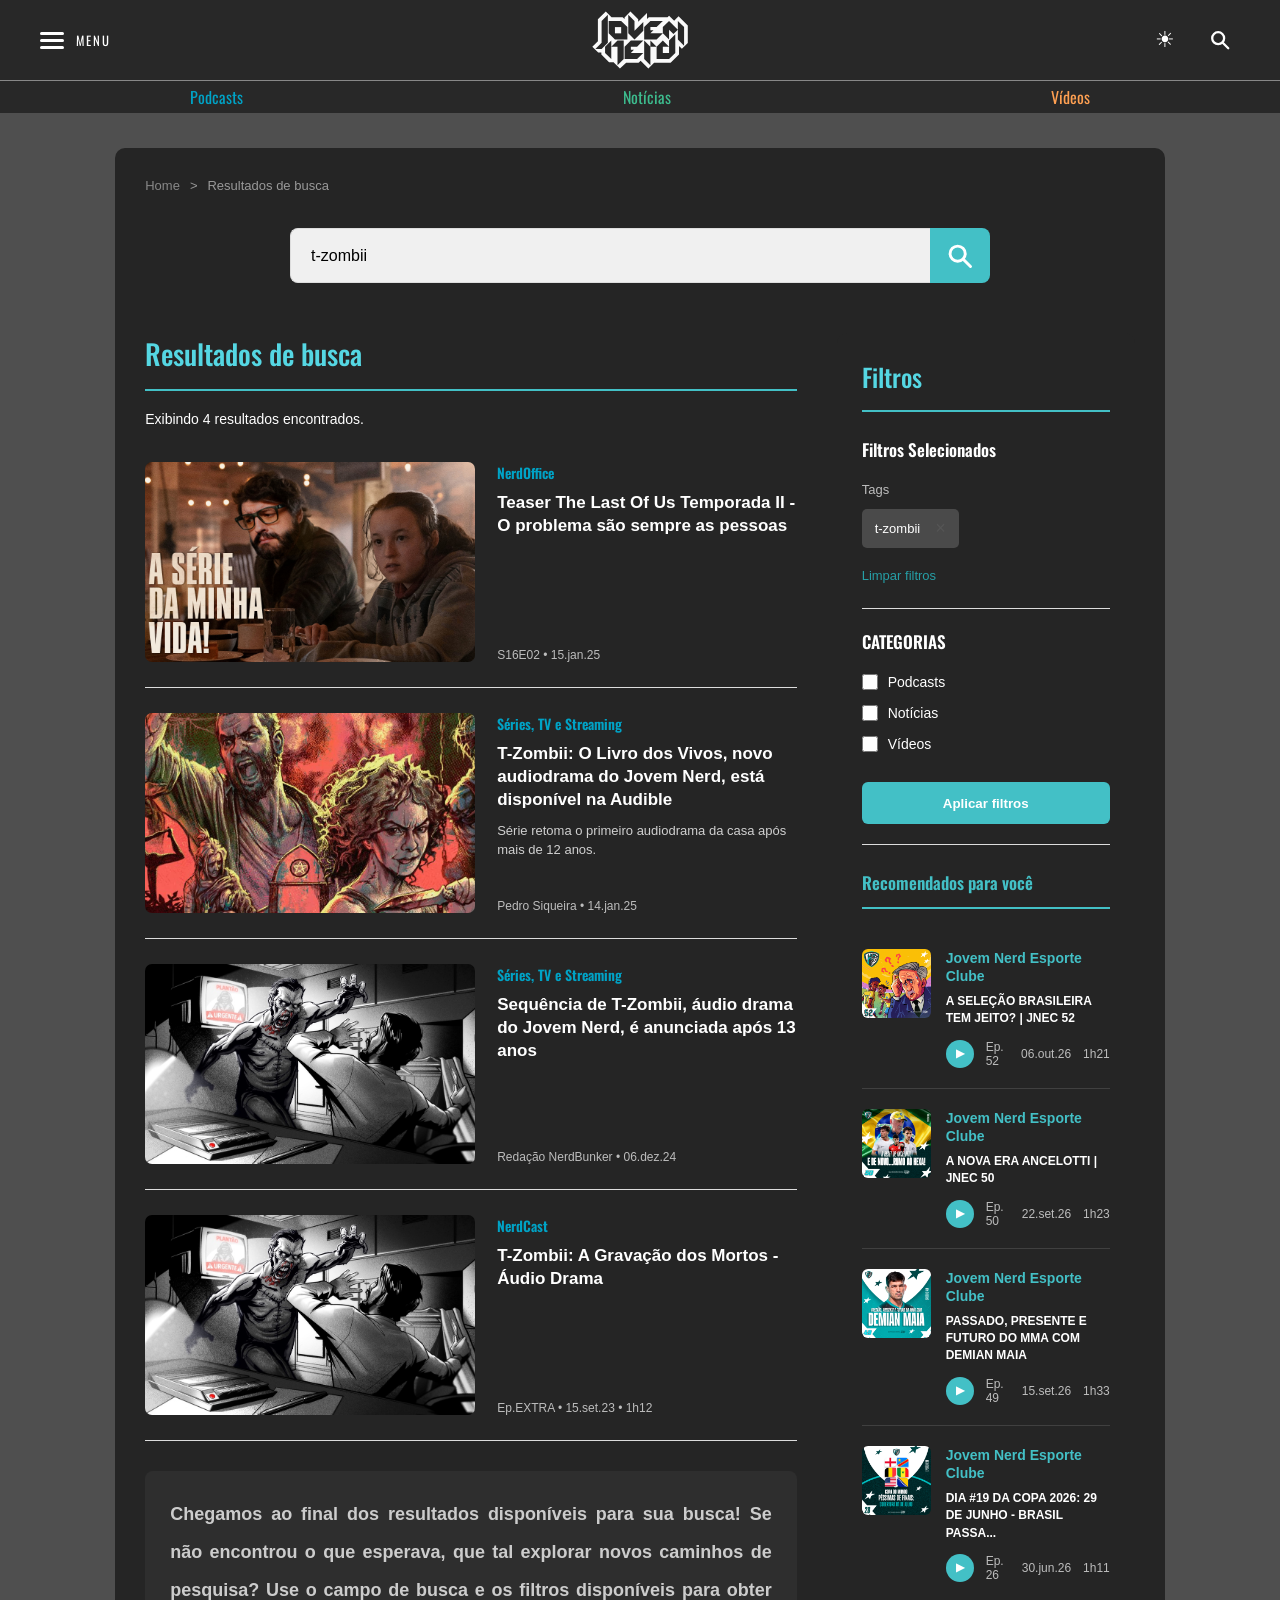
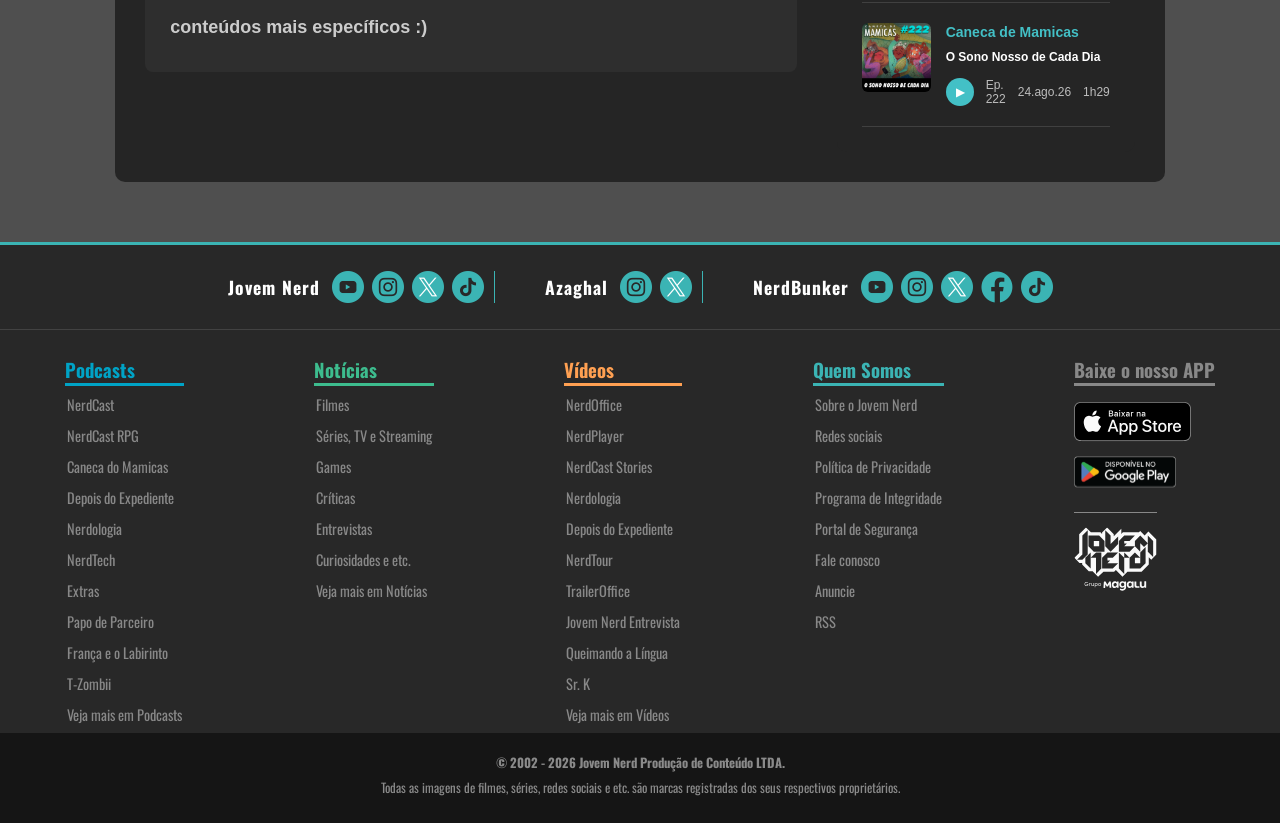
==== commit 5de1c077: "arquivos reformulados completamente" ====
--- a/htmls/t-zombii.html
+++ b/htmls/t-zombii.html
@@ -1,13 +1,13 @@
 <!DOCTYPE html>
-<html lang="en">
+<html lang="pt-br">
 <head>
     <meta charset="UTF-8">
     <meta name="viewport" content="width=device-width, initial-scale=1.0">
-    <title>T-Zombii</title>
+    <title>Resultados de busca | Jovem Nerd</title>
     <link rel="stylesheet" href="../css/style.css">
+    <script src="../js/tema.js"></script>
 </head>
 <body>
-     <div class="cabecalho">
 
     <header>
         <div class="topo">
@@ -23,14 +23,11 @@
             </button>
 
             <a class="logo" href="index.html">
-                <img src="../img/logo-jovemnerd-negative.svg"
-                     alt="logo jovem nerd">
+                <img src="../img/logo-jovemnerd-negative.svg" alt="logo jovem nerd">
             </a>
 
             <div class="icones">
-                <button class="lua" aria-label="Tema escuro">
-                    ☾
-                </button>
+                <button class="lua" aria-label="Tema escuro">☾</button>
 
                 <button class="pesquisa" aria-label="Pesquisar">
                     <span class="lupa"></span>
@@ -41,441 +38,346 @@
     </header>
 
     <nav>
-        <a class="podcast-titulo" href="../Podcasts/podcasts.html">
-            Podcasts
-        </a>
-
-        <a class="noticias-titulo" href="../noticias/noticias.html">
-            Notícias
-        </a>
-
-        <a class="videos-titulo" href="../Videos/videos.html">
-            Vídeos
-        </a>
+        <a class="podcast-titulo" href="../Podcasts/podcasts.html">Podcasts</a>
+        <a class="noticias-titulo" href="../noticias/noticias.html">Notícias</a>
+        <a class="videos-titulo" href="../Videos/videos.html">Vídeos</a>
     </nav>
 
-</div>
     <main class="container-busca">
 
-    <div class="breadcrumb">
-        <a href="../htmls/index.html">Home</a>
-        <span> &gt; </span>
-        <span>Resultados de busca</span>
-    </div>
-
-    <div class="pesquisa-central">
-        <input type="text"
-               id="buscaPrincipal"
-               placeholder="O que vamos descobrir hoje?"
-               value="t-zombii">
-
-        <button id="pesquisarPrincipal">⌕</button>
-    </div>
-
-    <div class="conteudo-busca">
-
-        <section class="resultados">
-
-            <h1>Resultados de busca</h1>
-
-            <p class="quantidade">
-                Exibindo 4 resultados encontrados.
-            </p>
-
-            <article class="item-resultado">
-
-                <img src="../img/serie_da_minha_vida.jpg"
-                     alt="The Last of Us">
-
-                <div class="texto-resultado">
-                    <span class="categoria-resultado">NerdOffice</span>
-
-                    <h2>
-                        Teaser The Last Of Us Temporada II -
-                        O problema são sempre as pessoas
-                    </h2>
-
-                    <small>S16E02 • 15.jan.25</small>
-                </div>
-
-            </article>
-
-            <article class="item-resultado">
-
-                <img src="../img/t_zombii_2_o_livro_dos_vivos.jpg"
-                     alt="T-Zombii">
-
-                <div class="texto-resultado">
-                    <span class="categoria-resultado">
-                        Séries, TV e Streaming
-                    </span>
-
-                    <h2>
-                        T-Zombii: O Livro dos Vivos, novo
-                        audiodrama do Jovem Nerd, está disponível na Audible
-                    </h2>
-
-                    <p>
-                        Série retoma o primeiro audiodrama da casa
-                        após mais de 12 anos.
-                    </p>
-
-                    <small>Pedro Siqueira • 14.jan.25</small>
-                </div>
-
-            </article>
-
-            <article class="item-resultado">
-
-                <img src="../img/t_zombii_sequencia_t-zombii.jpg"
-                     alt="T-Zombii">
-
-                <div class="texto-resultado">
-                    <span class="categoria-resultado">
-                        Séries, TV e Streaming
-                    </span>
-
-                    <h2>
-                        Sequência de T-Zombii, áudio drama do Jovem
-                        Nerd, é anunciada após 13 anos
-                    </h2>
-
-                    <small>Redação NerdBunker • 06.dez.24</small>
-                </div>
-
-            </article>
-
-            <article class="item-resultado">
-
-                <img src="../img/t_zombii_sequencia_t-zombii.jpg"
-                     alt="T-Zombii">
-
-                <div class="texto-resultado">
-                    <span class="categoria-resultado">NerdCast</span>
-
-                    <h2>
-                        T-Zombii: A Gravação dos Mortos - Áudio Drama
-                    </h2>
-
-                    <small>Ep.EXTRA • 15.set.23 • 1h12</small>
-                </div>
-
-            </article>
-
-            <div class="fim-resultados">
-                Chegamos ao final dos resultados disponíveis para sua busca! Se não encontrou o que esperava, que tal explorar novos caminhos de pesquisa? Use o campo de busca e os filtros disponíveis para obter conteúdos mais específicos :)
-            </div>
-
-        </section>
-
-        <aside class="filtros-lateral">
-
-            <h2>Filtros</h2>
-
-            <h3>Filtros Selecionados</h3>
-
-            <p class="titulo-filtro">Tags</p>
-
-            <div class="tag-filtro">
-                t-zombii
-                <button id="removerTag" aria-label="Remover filtro">×</button>
-            </div>
-
-            <button class="limpar-filtros" id="limparFiltros">
-                Limpar filtros
-            </button>
-
-            <hr>
-
-            <h3>CATEGORIAS</h3>
-
-            <label class="opcao-filtro">
-                <input type="checkbox" value="Podcasts">
-                Podcasts
-            </label>
-
-            <label class="opcao-filtro">
-                <input type="checkbox" value="Notícias">
-                Notícias
-            </label>
-
-            <label class="opcao-filtro">
-                <input type="checkbox" value="Vídeos">
-                Vídeos
-            </label>
-
-            <button class="aplicar-lateral" id="aplicarLateral">
-                Aplicar filtros
-            </button>
-            <hr>
-
-<h3 class="titulo-recomendados">
-    Recomendados para você
-</h3>
-
-<div class="card-recomendado">
-
-    <img src="./../img/aceloti preocupado.png">
-
-    <div>
-
-        <span class="podcast-recomendado">
-            Jovem Nerd Esporte Clube
-        </span>
-
-        <h4>
-            A SELEÇÃO BRASILEIRA TEM JEITO? | JNEC 52
-        </h4>
-
-        <div class="info-episodio">
-
-            <span class="play-podcast">▶</span>
-
-            <span>Ep. 52</span>
-
-            <span>06.out.26</span>
-
-            <span>1h21</span>
-
-        </div>
-
-    </div>
-
-</div>
-<div class="card-recomendado">
-
-    <img src="./../img/aceloti nova era.png">
-
-    <div>
-
-        <span class="podcast-recomendado">
-            Jovem Nerd Esporte Clube
-        </span>
-
-        <h4>
-            A NOVA ERA ANCELOTTI | JNEC 50
-        </h4>
-
-        <div class="info-episodio">
-
-            <span class="play-podcast">▶</span>
-
-            <span>Ep. 50</span>
-
-            <span>22.set.26</span>
-
-            <span>1h23</span>
-
-        </div>
-
-    </div>
-
-</div>
-<div class="card-recomendado">
-
-    <img src="./../img/demian-maiathumbnail_spotify_jnec_49__660f992u.png">
-
-    <div>
-
-        <span class="podcast-recomendado">
-            Jovem Nerd Esporte Clube
-        </span>
-
-        <h4>
-            PASSADO, PRESENTE E FUTURO DO MMA COM DEMIAN MAIA
-        </h4>
-
-        <div class="info-episodio">
-
-            <span class="play-podcast">▶</span>
-
-            <span>Ep. 49</span>
-
-            <span>15.set.26</span>
-
-            <span>1h33</span>
-
-        </div>
-
-    </div>
-
-</div>
-<div class="card-recomendado">
-
-    <img src="./../img/bandeiras.png">
-
-    <div>
-
-        <span class="podcast-recomendado">
-            Jovem Nerd Esporte Clube
-        </span>
-
-        <h4>
-            DIA #19 DA COPA 2026: 29 DE JUNHO - BRASIL PASSA...
-        </h4>
-
-        <div class="info-episodio">
-
-            <span class="play-podcast">▶</span>
-
-            <span>Ep. 26</span>
-
-            <span>30.jun.26</span>
-
-            <span>1h11</span>
-
-        </div>
-
-    </div>
-
-</div>
-<div class="card-recomendado">
-
-    <img src="./../img/caneca_de_mamicas.jpg">
-
-    <div>
-
-        <span class="podcast-recomendado">
-            Caneca de Mamicas
-        </span>
-
-        <h4>
-            O Sono Nosso de Cada Dia
-        </h4>
-
-        <div class="info-episodio">
-
-            <span class="play-podcast">▶</span>
-
-            <span>Ep. 222</span>
-
-            <span>24.ago.26</span>
-
-            <span>1h29</span>
-
-        </div>
-
-    </div>
-    </div>      
+        <div class="breadcrumb">
+            <a href="../htmls/index.html">Home</a>
+            <span> &gt; </span>
+            <span>Resultados de busca</span>
+        </div>
+
+        <div class="pesquisa-central">
+            <input type="text"
+                   id="buscaPrincipal"
+                   placeholder="O que vamos descobrir hoje?"
+                   value="t-zombii">
+
+            <button id="pesquisarPrincipal" aria-label="Pesquisar"><span class="lupa"></span></button>
+        </div>
+
+        <div class="conteudo-busca">
+
+            <section class="resultados">
+
+                <h1>Resultados de busca</h1>
+
+                <p class="quantidade">Exibindo 4 resultados encontrados.</p>
+
+                <article class="item-resultado">
+                    <img src="../img/serie_da_minha_vida.jpg" alt="The Last of Us">
+
+                    <div class="texto-resultado">
+                        <span class="categoria-resultado">NerdOffice</span>
+
+                        <h2>
+                            Teaser The Last Of Us Temporada II -
+                            O problema são sempre as pessoas
+                        </h2>
+
+                        <small>S16E02 • 15.jan.25</small>
+                    </div>
+                </article>
+
+                <article class="item-resultado">
+                    <img src="../img/t_zombii_2_o_livro_dos_vivos.jpg" alt="T-Zombii">
+
+                    <div class="texto-resultado">
+                        <span class="categoria-resultado">Séries, TV e Streaming</span>
+
+                        <h2>
+                            T-Zombii: O Livro dos Vivos, novo
+                            audiodrama do Jovem Nerd, está disponível na Audible
+                        </h2>
+
+                        <p>
+                            Série retoma o primeiro audiodrama da casa
+                            após mais de 12 anos.
+                        </p>
+
+                        <small>Pedro Siqueira • 14.jan.25</small>
+                    </div>
+                </article>
+
+                <article class="item-resultado">
+                    <img src="../img/t_zombii_sequencia_t-zombii.jpg" alt="T-Zombii">
+
+                    <div class="texto-resultado">
+                        <span class="categoria-resultado">Séries, TV e Streaming</span>
+
+                        <h2>
+                            Sequência de T-Zombii, áudio drama do Jovem
+                            Nerd, é anunciada após 13 anos
+                        </h2>
+
+                        <small>Redação NerdBunker • 06.dez.24</small>
+                    </div>
+                </article>
+
+                <article class="item-resultado">
+                    <img src="../img/t_zombii_sequencia_t-zombii.jpg" alt="T-Zombii">
+
+                    <div class="texto-resultado">
+                        <span class="categoria-resultado">NerdCast</span>
+
+                        <h2>T-Zombii: A Gravação dos Mortos - Áudio Drama</h2>
+
+                        <small>Ep.EXTRA • 15.set.23 • 1h12</small>
+                    </div>
+                </article>
+
+                <div class="fim-resultados">
+                    Chegamos ao final dos resultados disponíveis para sua busca! Se não encontrou o que esperava, que tal explorar novos caminhos de pesquisa? Use o campo de busca e os filtros disponíveis para obter conteúdos mais específicos :)
+                </div>
+
+            </section>
+
+            <aside class="filtros-lateral">
+
+                <h2>Filtros</h2>
+
+                <h3>Filtros Selecionados</h3>
+
+                <p class="titulo-filtro">Tags</p>
+
+                <div class="tag-filtro">
+                    t-zombii
+                    <button id="removerTag" aria-label="Remover filtro">×</button>
+                </div>
+
+                <button class="limpar-filtros" id="limparFiltros">Limpar filtros</button>
+
+                <hr>
+
+                <h3>CATEGORIAS</h3>
+
+                <label class="opcao-filtro">
+                    <input type="checkbox" value="Podcasts">
+                    Podcasts
+                </label>
+
+                <label class="opcao-filtro">
+                    <input type="checkbox" value="Notícias">
+                    Notícias
+                </label>
+
+                <label class="opcao-filtro">
+                    <input type="checkbox" value="Vídeos">
+                    Vídeos
+                </label>
+
+                <button class="aplicar-lateral" id="aplicarLateral">Aplicar filtros</button>
+
+                <hr>
+
+                <h3 class="titulo-recomendados">Recomendados para você</h3>
+
+                <div class="card-recomendado">
+                    <img src="../img/aceloti%20preocupado.png" alt="">
+                    <div>
+                        <span class="podcast-recomendado">Jovem Nerd Esporte Clube</span>
+                        <h4>A SELEÇÃO BRASILEIRA TEM JEITO? | JNEC 52</h4>
+                        <div class="info-episodio">
+                            <span class="play-podcast">▶</span>
+                            <span>Ep. 52</span>
+                            <span>06.out.26</span>
+                            <span>1h21</span>
+                        </div>
+                    </div>
+                </div>
+
+                <div class="card-recomendado">
+                    <img src="../img/aceloti%20nova%20era.png" alt="">
+                    <div>
+                        <span class="podcast-recomendado">Jovem Nerd Esporte Clube</span>
+                        <h4>A NOVA ERA ANCELOTTI | JNEC 50</h4>
+                        <div class="info-episodio">
+                            <span class="play-podcast">▶</span>
+                            <span>Ep. 50</span>
+                            <span>22.set.26</span>
+                            <span>1h23</span>
+                        </div>
+                    </div>
+                </div>
+
+                <div class="card-recomendado">
+                    <img src="../img/demian-maiathumbnail_spotify_jnec_49__660f992u.png" alt="">
+                    <div>
+                        <span class="podcast-recomendado">Jovem Nerd Esporte Clube</span>
+                        <h4>PASSADO, PRESENTE E FUTURO DO MMA COM DEMIAN MAIA</h4>
+                        <div class="info-episodio">
+                            <span class="play-podcast">▶</span>
+                            <span>Ep. 49</span>
+                            <span>15.set.26</span>
+                            <span>1h33</span>
+                        </div>
+                    </div>
+                </div>
+
+                <div class="card-recomendado">
+                    <img src="../img/bandeiras.png" alt="">
+                    <div>
+                        <span class="podcast-recomendado">Jovem Nerd Esporte Clube</span>
+                        <h4>DIA #19 DA COPA 2026: 29 DE JUNHO - BRASIL PASSA...</h4>
+                        <div class="info-episodio">
+                            <span class="play-podcast">▶</span>
+                            <span>Ep. 26</span>
+                            <span>30.jun.26</span>
+                            <span>1h11</span>
+                        </div>
+                    </div>
+                </div>
+
+                <div class="card-recomendado">
+                    <img src="../img/caneca_de_mamicas.jpg" alt="">
+                    <div>
+                        <span class="podcast-recomendado">Caneca de Mamicas</span>
+                        <h4>O Sono Nosso de Cada Dia</h4>
+                        <div class="info-episodio">
+                            <span class="play-podcast">▶</span>
+                            <span>Ep. 222</span>
+                            <span>24.ago.26</span>
+                            <span>1h29</span>
+                        </div>
+                    </div>
+                </div>
+
+            </aside>
+
+        </div>
     </main>
+
     <footer>
         <div class="redes-footer">
-        <div class="jovemnerd-redes">
-            <h2>Jovem Nerd</h2>
-            <a href="https://www.youtube.com/@JovemNerd">
-                <img src="../img/youtube (2).png">
-            </a>
-            <a href="https://www.instagram.com/jovemnerd/">
-                <img  src="../img/instagram.png">
-            </a>
-            <a href="https://x.com/jovemnerd">
-                <img src="../img/twitter.png">
-            </a>
-            <a href="https://www.tiktok.com/@jovemnerd">
-                <img src="../img/tiktok.png">
-            </a>
-        </div>
-        <div class="azaghal-redes">
-            <h2>Azaghal</h2>
-            <a href="https://www.instagram.com/azaghal/">
-                <img src="../img/instagram.png">
-            </a>
-            <a href="https://x.com/azaghal">
-                <img src="../img/twitter.png">
-            </a>
-        </div>
-        <div class="nerdbunker-redes">
-            <h2>NerdBunker</h2>
-            <a href="https://www.youtube.com/@Nerdbunker">
-                <img src="../img/youtube (2).png">
-            </a>
-            <a href="https://www.instagram.com/nerdbunker/">
-                <img src="../img/instagram.png" alt=" instagram">
-            </a>
-            <a href="https://x.com/Nerdbunker">
-                <img src="../img/twitter.png" alt="twitter">
-            </a>
-            <a href="https://www.facebook.com/nerdbunker">
-                <img src="../img/facebook.png" alt="facebook">
-            </a>
-            <a href="https://www.tiktok.com/@nerdbunker">
-                <img src="../img/tiktok.png" alt="tiktok">
-            </a>
-        </div>
-        </div>
+            <div class="jovemnerd-redes">
+                <h2>Jovem Nerd</h2>
+                <a href="https://www.youtube.com/@JovemNerd">
+                    <img src="../img/youtube (2).png" alt="youtube">
+                </a>
+                <a href="https://www.instagram.com/jovemnerd/">
+                    <img src="../img/instagram.png" alt="instagram">
+                </a>
+                <a href="https://x.com/jovemnerd">
+                    <img src="../img/twitter.png" alt="twitter">
+                </a>
+                <a href="https://www.tiktok.com/@jovemnerd">
+                    <img src="../img/tiktok.png" alt="tiktok">
+                </a>
+            </div>
+
+            <div class="azaghal-redes">
+                <h2>Azaghal</h2>
+                <a href="https://www.instagram.com/azaghal/">
+                    <img src="../img/instagram.png" alt="instagram">
+                </a>
+                <a href="https://x.com/azaghal">
+                    <img src="../img/twitter.png" alt="twitter">
+                </a>
+            </div>
+
+            <div class="nerdbunker-redes">
+                <h2>NerdBunker</h2>
+                <a href="https://www.youtube.com/@Nerdbunker">
+                    <img src="../img/youtube (2).png" alt="youtube">
+                </a>
+                <a href="https://www.instagram.com/nerdbunker/">
+                    <img src="../img/instagram.png" alt="instagram">
+                </a>
+                <a href="https://x.com/Nerdbunker">
+                    <img src="../img/twitter.png" alt="twitter">
+                </a>
+                <a href="https://www.facebook.com/nerdbunker">
+                    <img src="../img/facebook.png" alt="facebook">
+                </a>
+                <a href="https://www.tiktok.com/@nerdbunker">
+                    <img src="../img/tiktok.png" alt="tiktok">
+                </a>
+            </div>
+        </div>
+
         <div class="links-footer">
             <div class="podcasts-footer">
                 <h3>Podcasts</h3>
                 <ul>
-                <li><a href="../htmls/nerdcast.html">NerdCast</a></li>
-                <li><a href="../htmls/nerdcast-rpg.html">NerdCast RPG</a></li>
-                <li><a href="#">Caneca do Mamicas</a></li>
-                <li><a href="#">Depois do Expediente</a></li>
-                <li><a href="#">Nerdologia</a></li>
-                <li><a href="#">NerdTech</a></li>
-                <li><a href="#">Extras</a></li>
-                <li><a href="#">Papo de Parceiro</a></li>
-                <li><a href="#">França e o Labirinto</a></li>
-                <li><a href="../htmls/t-zombii.html">T-Zombii</a></li>
-            <li><a href="#">Veja mais em Podcasts</a></li>
-        </ul>
-        </div>
-        <div class="noticias-footer">
-            <h3>Notícias</h3>
-            <ul>
-                <li><a href="#">Filmes</a></li>
-                <li><a href="../htmls/series-tv-streaming.html">Séries, TV e Streaming</a></li>
-                <li><a href="#">Games</a></li>
-                <li><a href="#">Críticas</a></li>
-                <li><a href="#">Entrevistas</a></li>
-                <li><a href="#">Curiosidades e etc.</a></li>
-                <li><a href="#">Veja mais em Notícias</a></li>
-            </ul>
-        </div>
-        <div class="videos-footer">
-            <h3>Vídeos</h3>
-            <ul>
-                <li><a href="../htmls/nerdoffice.html">NerdOffice</a></li>
-                <li><a href="#">NerdPlayer</a></li>
-                <li><a href="#">NerdCast Stories</a></li>
-                <li><a href="#">Nerdologia</a></li>
-                <li><a href="#">Depois do Expediente</a></li>
-                <li><a href="#">NerdTour</a></li>
-                <li><a href="#">TrailerOffice</a></li>
-                <li><a href="#">Jovem Nerd Entrevista</a></li>
-                <li><a href="#">Queimando a Língua</a></li>
-                <li><a href="#">Sr. K</a></li>
-                <li><a href="#">Veja mais em Vídeos</a></li>
-            </ul>
-        </div>
-        <div class="quem-somos-footer">
-            <h3>Quem Somos</h3>
-            <ul>
-                <li><a href="#">Sobre o Jovem Nerd</a></li>
-                <li><a href="#">Redes sociais</a></li>
-                <li><a href="#">Política de Privacidade</a></li>
-                <li><a href="#">Programa de Integridade</a></li>
-                <li><a href="#">Portal de Segurança</a></li>
-                <li><a href="#">Fale conosco</a></li>
-                <li><a href="#">Anuncie</a></li>
-                <li><a href="#">RSS</a></li>
-            </ul>
-        </div>
-        <div class="app-footer">
-            <h3>Baixe o nosso APP</h3>
-            <a href="https://apps.apple.com/us/app/jovem-nerd-oficial/id1122679489">
-                <img src="../img/appstore.svg" alt="baixe pela app store">
-            </a>
-            <a href="https://play.google.com/store/apps/details?id=com.jovemnerd.app">
-                <img src="../img/googleplay.svg" alt="baixe pela play store">
-            </a>
-            <img src="../img/logo-jovemnerd-w.svg" alt="logo jovem nerd">
-        </div>
-    </div>
-    <div class="copyright-footer">
-        <p>© 2002 - 2026 Jovem Nerd Produção de Conteúdo LTDA.</p>
-        <p>Todas as imagens de filmes, séries, redes sociais e etc. são marcas registradas dos seus respectivos proprietários.</p>
-    </div>
+                    <li><a href="../htmls/nerdcast.html">NerdCast</a></li>
+                    <li><a href="../htmls/nerdcast-rpg.html">NerdCast RPG</a></li>
+                    <li><a href="#">Caneca do Mamicas</a></li>
+                    <li><a href="#">Depois do Expediente</a></li>
+                    <li><a href="#">Nerdologia</a></li>
+                    <li><a href="#">NerdTech</a></li>
+                    <li><a href="#">Extras</a></li>
+                    <li><a href="#">Papo de Parceiro</a></li>
+                    <li><a href="#">França e o Labirinto</a></li>
+                    <li><a href="../htmls/t-zombii.html">T-Zombii</a></li>
+                    <li><a href="#">Veja mais em Podcasts</a></li>
+                </ul>
+            </div>
+
+            <div class="noticias-footer">
+                <h3>Notícias</h3>
+                <ul>
+                    <li><a href="#">Filmes</a></li>
+                    <li><a href="../htmls/series-tv-streaming.html">Séries, TV e Streaming</a></li>
+                    <li><a href="#">Games</a></li>
+                    <li><a href="#">Críticas</a></li>
+                    <li><a href="#">Entrevistas</a></li>
+                    <li><a href="#">Curiosidades e etc.</a></li>
+                    <li><a href="#">Veja mais em Notícias</a></li>
+                </ul>
+            </div>
+
+            <div class="videos-footer">
+                <h3>Vídeos</h3>
+                <ul>
+                    <li><a href="../htmls/nerdoffice.html">NerdOffice</a></li>
+                    <li><a href="#">NerdPlayer</a></li>
+                    <li><a href="#">NerdCast Stories</a></li>
+                    <li><a href="#">Nerdologia</a></li>
+                    <li><a href="#">Depois do Expediente</a></li>
+                    <li><a href="#">NerdTour</a></li>
+                    <li><a href="#">TrailerOffice</a></li>
+                    <li><a href="#">Jovem Nerd Entrevista</a></li>
+                    <li><a href="#">Queimando a Língua</a></li>
+                    <li><a href="#">Sr. K</a></li>
+                    <li><a href="#">Veja mais em Vídeos</a></li>
+                </ul>
+            </div>
+
+            <div class="quem-somos-footer">
+                <h3>Quem Somos</h3>
+                <ul>
+                    <li><a href="#">Sobre o Jovem Nerd</a></li>
+                    <li><a href="#">Redes sociais</a></li>
+                    <li><a href="#">Política de Privacidade</a></li>
+                    <li><a href="#">Programa de Integridade</a></li>
+                    <li><a href="#">Portal de Segurança</a></li>
+                    <li><a href="#">Fale conosco</a></li>
+                    <li><a href="#">Anuncie</a></li>
+                    <li><a href="#">RSS</a></li>
+                </ul>
+            </div>
+
+            <div class="app-footer">
+                <h3>Baixe o nosso APP</h3>
+                <a href="https://apps.apple.com/us/app/jovem-nerd-oficial/id1122679489">
+                    <img src="../img/appstore.svg" alt="baixe pela app store">
+                </a>
+                <a href="https://play.google.com/store/apps/details?id=com.jovemnerd.app">
+                    <img src="../img/googleplay.svg" alt="baixe pela play store">
+                </a>
+                <img src="../img/logo-jovemnerd-w.svg" alt="logo jovem nerd">
+            </div>
+        </div>
+
+        <div class="copyright-footer">
+            <p>© 2002 - 2026 Jovem Nerd Produção de Conteúdo LTDA.</p>
+            <p>Todas as imagens de filmes, séries, redes sociais e etc. são marcas registradas dos seus respectivos proprietários.</p>
+        </div>
     </footer>
+
 </body>
-</html>+</html>
--- a/css/style.css
+++ b/css/style.css
@@ -1,11 +1,10 @@
 /* =========================================================
-   STYLE.CSS UNIFICADO
-   Nenhum seletor foi renomeado. Onde o mesmo seletor aparece
-   mais de uma vez, as regras foram mantidas na ordem original
-   (a última declaração vence, como já acontecia antes).
-   ========================================================= */
-
-/* ---------- FONTES ---------- */
+   STYLE.CSS
+   Usado pela home (index.html) e pela página de busca.
+   Cada seção diz de qual página ela é.
+   ========================================================= */
+
+/* ---------- FONTE ---------- */
 
 @font-face {
     font-family: "Oswald";
@@ -13,34 +12,24 @@
     font-weight: 200 700;
 }
 
-@font-face {
-    font-family: "Oswald";
-    src: url("/img/Oswald/Oswald-VariableFont_wght.ttf") format("truetype");
-}
-
 /* ---------- VARIÁVEIS ---------- */
 
 :root {
-    --fundo: #202020;
-    --fundo-claro: #292929;
     --fundo-input: #454545;
     --azul: #43c0c6;
     --verde: #3dbc8e;
     --laranja: #ffa052;
-    --branco: #ffffff;
-    --cinza: #a5a5a5;
-}
-
-/* ---------- RESET / BASE ---------- */
+
+    --azul-podcast: #00a3c6;
+    --verde-footer: #3bb4b4;
+}
+
+/* ---------- BASE ---------- */
 
 * {
     margin: 0;
     padding: 0;
     box-sizing: border-box;
-}
-
-* {
-    margin: 0;
     font-family: inherit;
 }
 
@@ -55,46 +44,31 @@
     font-family: Arial, Helvetica, sans-serif;
 }
 
-/* CONFLITO: o outro style.css tinha body { background-color: #e5e7eb; }
-   Fica desativado aqui para não sobrescrever o fundo acima.
-body {
-    background-color: #e5e7eb;
-}
-*/
-
-/* =========================================================
-   CABEÇALHO
-   ========================================================= */
-
-.cabecalho {
-    height: 105px;
-    background: #262626;
-    display: flex;
-    align-items: center;
-    justify-content: center;
+/* =========================================================
+   CABEÇALHO DA HOME  (<header> + <nav>)
+   ========================================================= */
+
+header {
     position: relative;
-    border-bottom: 1px solid #444;
-    z-index: 10;
-}
-
-.cabecalho img {
-    width: auto;
-    height: 67px;
-}
-
-header {
-    background-color: #282828;
     display: flex;
     align-items: center;
     justify-content: center;
     padding: 10px 50px;
+    background-color: #282828;
     border-bottom: 1px solid #888;
-    top: 0;
 }
 
 header img {
     height: 60px;
     width: auto;
+    display: block;
+}
+
+.topo {
+    display: flex;
+    align-items: center;
+    justify-content: center;
+    width: 100%;
 }
 
 .menubutton {
@@ -103,46 +77,15 @@
     display: flex;
     align-items: center;
     gap: 12px;
+    padding: 0;
     background: none;
     border: none;
     color: white;
     font-family: "Oswald", sans-serif;
-    font-size: 15px;
+    font-size: 0.8rem;
     letter-spacing: 2px;
     text-transform: uppercase;
     cursor: pointer;
-}
-
-.menubutton {
-    position: absolute;
-    display: flex;
-    left: 40px;
-    background: none;
-    color: white;
-    text-decoration: none;
-    border: none;
-    align-items: center;
-    cursor: pointer;
-    text-transform: uppercase;
-    font-family: "Oswald", sans-serif;
-    letter-spacing: 2px;
-    font-size: 0.8rem;
-    padding: 0;
-    gap: 12px;
-}
-
-.hamburger {
-    display: flex;
-    flex-direction: column;
-    gap: 5px;
-}
-
-.hamburger span {
-    display: block;
-    width: 23px;
-    height: 3px;
-    background: white;
-    border-radius: 3px;
 }
 
 .hamburger {
@@ -159,17 +102,98 @@
     border-radius: 2px;
 }
 
-/* =========================================================
-   NAVEGAÇÃO
-   ========================================================= */
+.icones {
+    position: absolute;
+    right: 40px;
+    display: flex;
+    align-items: center;
+    gap: 15px;
+}
+
+.lua,
+.pesquisa {
+    display: flex;
+    align-items: center;
+    justify-content: center;
+    width: 40px;
+    height: 40px;
+    background: none;
+    border: none;
+    border-radius: 8px;
+    color: white;
+    font-size: 22px;
+    cursor: pointer;
+}
+
+.lua:hover,
+.pesquisa:hover {
+    background: rgba(255, 255, 255, 0.12);
+}
+
+/* Ícone de lupa único, usado em todos os botões de busca (herda a cor do botão) */
+.lupa {
+    display: inline-block;
+    width: 1em;
+    height: 1em;
+    background-color: currentColor;
+    -webkit-mask: url("data:image/svg+xml,%3Csvg xmlns='http://www.w3.org/2000/svg' viewBox='0 0 24 24' fill='none' stroke='black' stroke-width='2.5' stroke-linecap='round'%3E%3Ccircle cx='10' cy='10' r='6.5'/%3E%3Cpath d='M15 15l6 6'/%3E%3C/svg%3E") center / contain no-repeat;
+    mask: url("data:image/svg+xml,%3Csvg xmlns='http://www.w3.org/2000/svg' viewBox='0 0 24 24' fill='none' stroke='black' stroke-width='2.5' stroke-linecap='round'%3E%3Ccircle cx='10' cy='10' r='6.5'/%3E%3Cpath d='M15 15l6 6'/%3E%3C/svg%3E") center / contain no-repeat;
+}
+
+.pesquisa-central button {
+    display: flex;
+    align-items: center;
+    justify-content: center;
+}
+
+nav {
+    display: flex;
+    align-items: center;
+    justify-content: space-around;
+    height: 2rem;
+    background-color: #282828;
+}
+
+/* Links coloridos do menu (home e busca) */
+
+.podcast-titulo,
+.noticias-titulo,
+.videos-titulo {
+    text-decoration: none;
+    font-family: "Oswald", sans-serif;
+}
+
+.podcast-titulo { color: var(--azul-podcast); }
+.noticias-titulo { color: var(--verde); }
+.videos-titulo { color: var(--laranja); }
+
+/* =========================================================
+   CABEÇALHO DA BUSCA  (.cabecalho + .navegacao)
+   ========================================================= */
+
+.cabecalho {
+    position: relative;
+    z-index: 10;
+    display: flex;
+    align-items: center;
+    justify-content: center;
+    height: 105px;
+    background: #262626;
+    border-bottom: 1px solid #444;
+}
+
+.cabecalho img {
+    width: auto;
+    height: 67px;
+}
 
 .navegacao {
+    position: relative;
+    display: flex;
+    align-items: center;
+    justify-content: space-around;
     height: 43px;
     background: #262626;
-    display: flex;
-    justify-content: space-around;
-    align-items: center;
-    position: relative;
 }
 
 .navegacao a {
@@ -177,26 +201,6 @@
     font-family: "Oswald", sans-serif;
     font-size: 16px;
     font-weight: 600;
-}
-
-nav {
-    background-color: #282828;
-    display: flex;
-    align-items: center;
-    justify-content: space-around;
-    height: 2rem;
-}
-
-.podcast-titulo {
-    color: var(--azul);
-}
-
-.noticias-titulo {
-    color: var(--verde);
-}
-
-.videos-titulo {
-    color: var(--laranja);
 }
 
 .navegacao::after {
@@ -216,7 +220,7 @@
 }
 
 /* =========================================================
-   MENU DE CATEGORIAS
+   BUSCA: MENU DE CATEGORIAS
    ========================================================= */
 
 .menu-noticias {
@@ -254,7 +258,6 @@
     padding-bottom: 12px;
     border-bottom: 3px solid #555;
     text-align: center;
-    text-decoration: none;
     color: white;
     font-family: "Oswald", sans-serif;
     font-size: 17px;
@@ -280,10 +283,6 @@
     background: #666;
 }
 
-/* =========================================================
-   AÇÕES
-   ========================================================= */
-
 .acoes {
     display: flex;
     align-items: center;
@@ -319,9 +318,7 @@
     cursor: pointer;
 }
 
-/* =========================================================
-   PAINEL DE BUSCA
-   ========================================================= */
+/* Painel de busca */
 
 .painel-busca {
     display: none;
@@ -363,9 +360,7 @@
     cursor: pointer;
 }
 
-/* =========================================================
-   PAINEL DE FILTROS SUPERIOR
-   ========================================================= */
+/* Painel de filtros superior */
 
 .painel-filtros {
     display: none;
@@ -414,7 +409,7 @@
 }
 
 /* =========================================================
-   CONTAINER PRINCIPAL (BUSCA)
+   BUSCA: CONTAINER E RESULTADOS
    ========================================================= */
 
 .container-busca {
@@ -436,14 +431,11 @@
 
 .breadcrumb a {
     color: #888;
-    text-decoration: none;
 }
 
 .breadcrumb a:hover {
     color: var(--azul);
 }
-
-/* CAMPO DE PESQUISA CENTRAL */
 
 .pesquisa-central {
     display: flex;
@@ -481,8 +473,6 @@
     cursor: pointer;
 }
 
-/* RESULTADOS E FILTROS */
-
 .conteudo-busca {
     display: grid;
     grid-template-columns: 2.3fr 0.8fr;
@@ -501,12 +491,10 @@
 }
 
 .quantidade {
+    margin-bottom: 10px;
     color: white;
     font-size: 14px;
-    margin-bottom: 10px;
-}
-
-/* CADA RESULTADO */
+}
 
 .item-resultado {
     display: flex;
@@ -530,7 +518,7 @@
 }
 
 .categoria-resultado {
-    color: #00a3c6;
+    color: var(--azul-podcast);
     font-family: "Oswald", sans-serif;
     font-size: 14px;
     font-weight: 600;
@@ -556,8 +544,6 @@
     color: #bdbdbd;
     font-size: 12px;
 }
-
-/* FIM DOS RESULTADOS */
 
 .fim-resultados {
     margin-top: 30px;
@@ -572,12 +558,12 @@
 }
 
 /* =========================================================
-   FILTROS LATERAIS
+   BUSCA: FILTROS LATERAIS
    ========================================================= */
 
 .filtros-lateral {
+    padding: 25px;
     background: #252525;
-    padding: 25px;
     border-radius: 10px;
 }
 
@@ -585,13 +571,10 @@
     padding-bottom: 15px;
     margin-bottom: 25px;
     border-bottom: 2px solid var(--azul);
+    color: #55d7e3;
     font-family: "Oswald", sans-serif;
     font-size: 25px;
     font-weight: 500;
-}
-
-.filtros-lateral h2 {
-    color: #55d7e3;
 }
 
 .filtros-lateral h3 {
@@ -672,14 +655,14 @@
 }
 
 /* =========================================================
-   PÁGINA INICIAL (HOME)
+   HOME: DESTAQUES
    ========================================================= */
 
 .pagina {
     width: 75%;
+    margin: auto;
+    margin-top: 40px;
     background-color: white;
-    margin: auto;
-    margin-top: 8%;
     border-radius: 20px 20px 0 0;
 }
 
@@ -703,7 +686,6 @@
     border-radius: 12px;
     overflow: hidden;
     color: white;
-    text-decoration: none;
 }
 
 .card-grande img {
@@ -713,13 +695,7 @@
     height: 70%;
     object-fit: cover;
     border-radius: 12px;
-    border-left: 9px solid #00a3c6;
-}
-
-.card-pequeno img {
-    width: 100%;
-    height: 100%;
-    object-fit: cover;
+    border-left: 9px solid var(--azul-podcast);
 }
 
 .card-texto {
@@ -727,14 +703,14 @@
     bottom: 0;
     left: 0;
     right: 0;
+    z-index: 1;
     padding: 24px;
-    z-index: 1;
 }
 
 .card-texto h2 {
+    margin-bottom: 8px;
     font-size: 1.8rem;
     line-height: 1.2;
-    margin-bottom: 8px;
 }
 
 .card-texto p {
@@ -747,11 +723,11 @@
     top: 0;
     left: 0;
     z-index: 1;
-    background-color: #00a3c6;
+    padding: 8px 16px;
+    background-color: var(--azul-podcast);
     color: white;
     font-weight: 700;
     font-size: 0.85rem;
-    padding: 8px 16px;
     border-radius: 0 0 12px 0;
 }
 
@@ -766,30 +742,30 @@
     height: 100%;
 }
 
-.card-pequeno h3, .card-pequeno span {
+.card-pequeno img {
+    width: 100%;
+    height: 100%;
+    object-fit: cover;
+}
+
+.card-pequeno h3,
+.card-pequeno span {
     display: none;
 }
+
+/* =========================================================
+   HOME: ÚLTIMAS NOTÍCIAS
+   ========================================================= */
 
 .ultimas-noticias {
     padding: 20px;
 }
 
-.podcast-titulo {
-    color: #00a3c6;
-    text-decoration: none;
-    font-family: "Oswald", sans-serif;
-}
-
-.noticias-titulo {
-    color: #3dbc8e;
-    text-decoration: none;
-    font-family: "Oswald", sans-serif;
-}
-
-.videos-titulo {
-    color: #ffa052;
-    text-decoration: none;
-    font-family: "Oswald", sans-serif;
+.card-medio img {
+    width: 100%;
+    max-width: 320px;
+    height: auto;
+    border-radius: 12px;
 }
 
 /* =========================================================
@@ -801,9 +777,9 @@
 }
 
 footer img {
+    display: block;
     width: 32px;
     height: 32px;
-    display: block;
 }
 
 .redes-footer {
@@ -812,27 +788,30 @@
     justify-content: center;
     gap: 50px;
     padding: 26px 20px;
-    border-top: 3px solid #3bb4b4;
+    border-top: 3px solid var(--verde-footer);
     border-bottom: 1px solid #424242;
 }
 
-.jovemnerd-redes, .azaghal-redes, .nerdbunker-redes {
+.redes-footer h2 {
+    margin-right: 4px;
+    font-size: 1.1rem;
+}
+
+.jovemnerd-redes,
+.azaghal-redes,
+.nerdbunker-redes {
     display: flex;
     align-items: center;
     gap: 8px;
-    font-family: "Oswald", sans-serif;
     color: #ffffff;
+    font-family: "Oswald", sans-serif;
     letter-spacing: 1px;
 }
 
-.redes-footer h2 {
-    font-size: 1.1rem;
-    margin-right: 4px;
-}
-
-.jovemnerd-redes, .azaghal-redes {
-    border-right: 1px solid #3bb4b4;
+.jovemnerd-redes,
+.azaghal-redes {
     padding-right: 10px;
+    border-right: 1px solid var(--verde-footer);
 }
 
 .links-footer {
@@ -844,8 +823,8 @@
 }
 
 .links-footer h3 {
-    font-family: "Oswald", sans-serif;
     margin-bottom: 6px;
+    font-family: "Oswald", sans-serif;
 }
 
 .links-footer ul {
@@ -855,31 +834,37 @@
 
 .links-footer li {
     margin-bottom: 6px;
-    text-decoration: none;
-    font-family: "Oswald", sans-serif;
-    font-size: 0,9rem;
+    padding: 2px;
     color: #888;
-    padding: 2px;
+    font-family: "Oswald", sans-serif;
+    font-size: 0.9rem;
 }
 
 .podcasts-footer h3 {
-    color: #00a3c6;
-    border-bottom: 3px solid #00a3c6;
+    color: var(--azul-podcast);
+    border-bottom: 3px solid var(--azul-podcast);
 }
 
 .noticias-footer h3 {
-    color: #3dbc8e;
-    border-bottom: 3px solid #3dbc8e;
+    color: var(--verde);
+    border-bottom: 3px solid var(--verde);
 }
 
 .videos-footer h3 {
-    color: #ffa052;
-    border-bottom: 3px solid #ffa052;
+    color: var(--laranja);
+    border-bottom: 3px solid var(--laranja);
 }
 
 .quem-somos-footer h3 {
-    color: #3bb4b4;
-    border-bottom: 3px solid #3bb4b4;
+    color: var(--verde-footer);
+    border-bottom: 3px solid var(--verde-footer);
+}
+
+.app-footer {
+    display: flex;
+    flex-direction: column;
+    align-items: flex-start;
+    gap: 10px;
 }
 
 .app-footer h3 {
@@ -887,13 +872,6 @@
     border-bottom: 3px solid #888;
 }
 
-.app-footer {
-    display: flex;
-    flex-direction: column;
-    align-items: flex-start;
-    gap: 10px;
-}
-
 .app-footer img {
     width: auto;
     height: 40px;
@@ -902,17 +880,17 @@
 .app-footer > img {
     height: 80px;
     margin-top: 10px;
+    padding-top: 10%;
     border-top: 1px solid #888;
-    padding-top: 10%;
 }
 
 .copyright-footer {
+    padding: 20px;
     background-color: #151515;
+    color: #8a8a8a;
+    font-family: "Oswald", sans-serif;
+    font-size: 0.8rem;
     text-align: center;
-    padding: 20px;
-    color: #8a8a8a;
-    font-size: 0.8rem;
-    font-family: "Oswald", sans-serif;
 }
 
 .copyright-footer p {
@@ -923,30 +901,15 @@
     font-weight: 700;
 }
 
-.jovemnerd-redes,
-.azaghal-redes {
-    border-right: 1px solid #3bb4b4;
-    padding-right: 10px;
-}
-
-.links-footer li {
-    margin-bottom: 6px;
-    text-decoration: none;
-    font-family: "Oswald", sans-serif;
-    font-size: 0.9rem;
-    color: #888;
-    padding: 2px;
-}
-
-/* =========================================================
-   RECOMENDADOS
+/* =========================================================
+   RECOMENDADOS (páginas de podcast)
    ========================================================= */
 
 .titulo-recomendados {
     margin-top: 25px;
     padding-bottom: 12px;
-    border-bottom: 2px solid #43c0c6;
-    color: #43c0c6;
+    border-bottom: 2px solid var(--azul);
+    color: var(--azul);
     font-family: "Oswald", sans-serif;
     font-size: 28px;
 }
@@ -970,7 +933,7 @@
 }
 
 .podcast-recomendado {
-    color: #43c0c6;
+    color: var(--azul);
     font-weight: bold;
     font-size: 14px;
 }
@@ -998,15 +961,103 @@
 }
 
 .play-podcast {
+    display: flex;
+    align-items: center;
+    justify-content: center;
+    flex-shrink: 0;
     width: 28px;
     height: 28px;
     border-radius: 50%;
-    background: #43c0c6;
-    color: white;
-    display: flex;
-    align-items: center;
-    justify-content: center;
+    background: var(--azul);
+    color: white;
     font-size: 11px;
     font-weight: bold;
-    flex-shrink: 0;
-}
+}
+
+/* =========================================================
+   TEMA CLARO / ESCURO  (controlado por js/tema.js)
+   Cabeçalho, menu e rodapé continuam escuros nos dois temas.
+   ========================================================= */
+
+/* ---- Escuro ---- */
+
+html[data-tema="escuro"] body {
+    background-color: #4f4f4f;
+    color: white;
+}
+
+html[data-tema="escuro"] .pagina {
+    background-color: #252525;
+    color: white;
+}
+
+/* ---- Claro ---- */
+
+html[data-tema="claro"] body {
+    background-color: #e5e7eb;
+    color: #111111;
+}
+
+html[data-tema="claro"] .pagina,
+html[data-tema="claro"] .container-busca {
+    background-color: #ffffff;
+    color: #111111;
+}
+
+html[data-tema="claro"] .filtros-lateral,
+html[data-tema="claro"] .fim-resultados {
+    background-color: #f3f4f6;
+    color: #333333;
+}
+
+html[data-tema="claro"] .breadcrumb {
+    color: #666666;
+}
+
+html[data-tema="claro"] .breadcrumb a {
+    color: #555555;
+}
+
+html[data-tema="claro"] .resultados h1,
+html[data-tema="claro"] .filtros-lateral h2 {
+    color: #00a3c6;
+}
+
+html[data-tema="claro"] .quantidade,
+html[data-tema="claro"] .item-resultado h2,
+html[data-tema="claro"] .opcao-filtro,
+html[data-tema="claro"] .card-recomendado h4 {
+    color: #111111;
+}
+
+html[data-tema="claro"] .item-resultado p,
+html[data-tema="claro"] .titulo-filtro {
+    color: #444444;
+}
+
+html[data-tema="claro"] .item-resultado small,
+html[data-tema="claro"] .card-recomendado small,
+html[data-tema="claro"] .info-episodio {
+    color: #666666;
+}
+
+html[data-tema="claro"] .tag-filtro {
+    background: #e5e7eb;
+    color: #111111;
+}
+
+html[data-tema="claro"] .tag-filtro button {
+    color: #888888;
+}
+
+html[data-tema="claro"] .card-recomendado {
+    border-bottom-color: #dddddd;
+}
+
+/* =========================================================
+   PADRONIZAÇÃO DAS PÁGINAS
+   ========================================================= */
+
+.pagina {
+    min-height: 60vh;
+}
